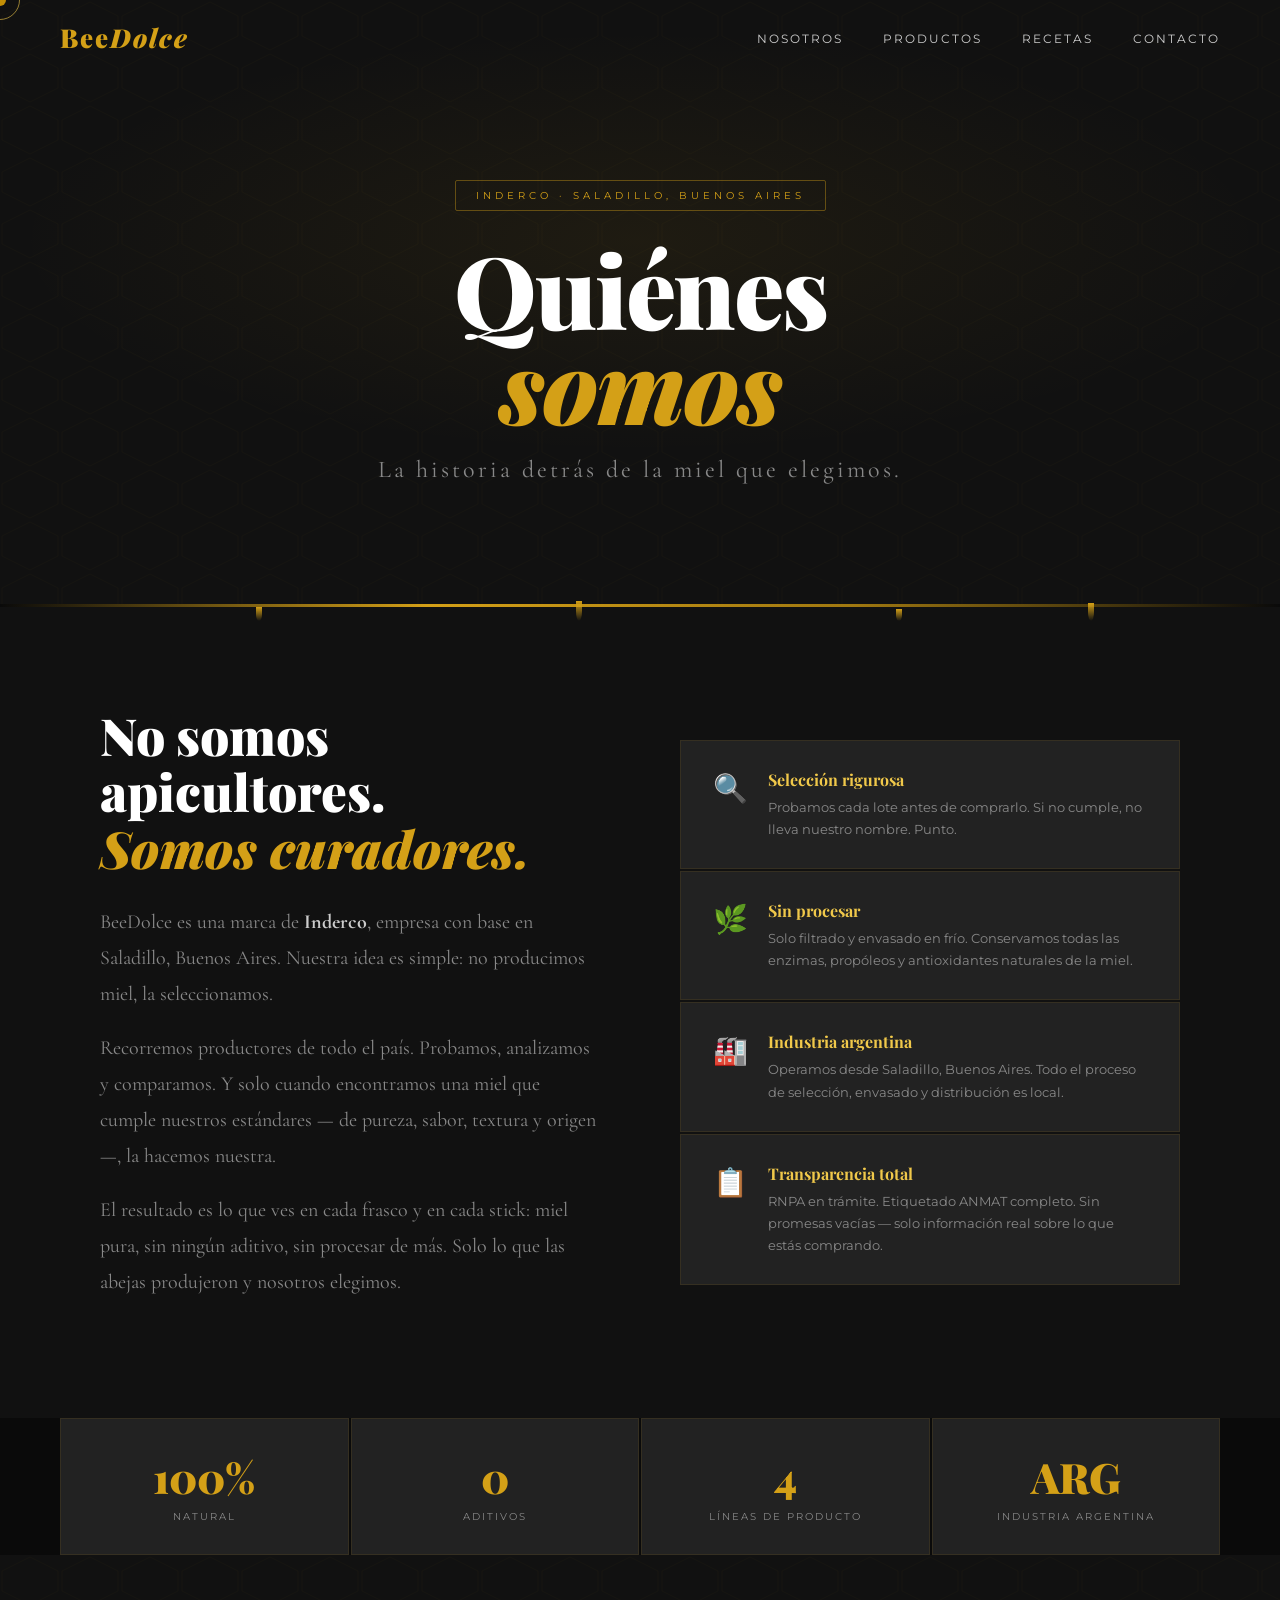
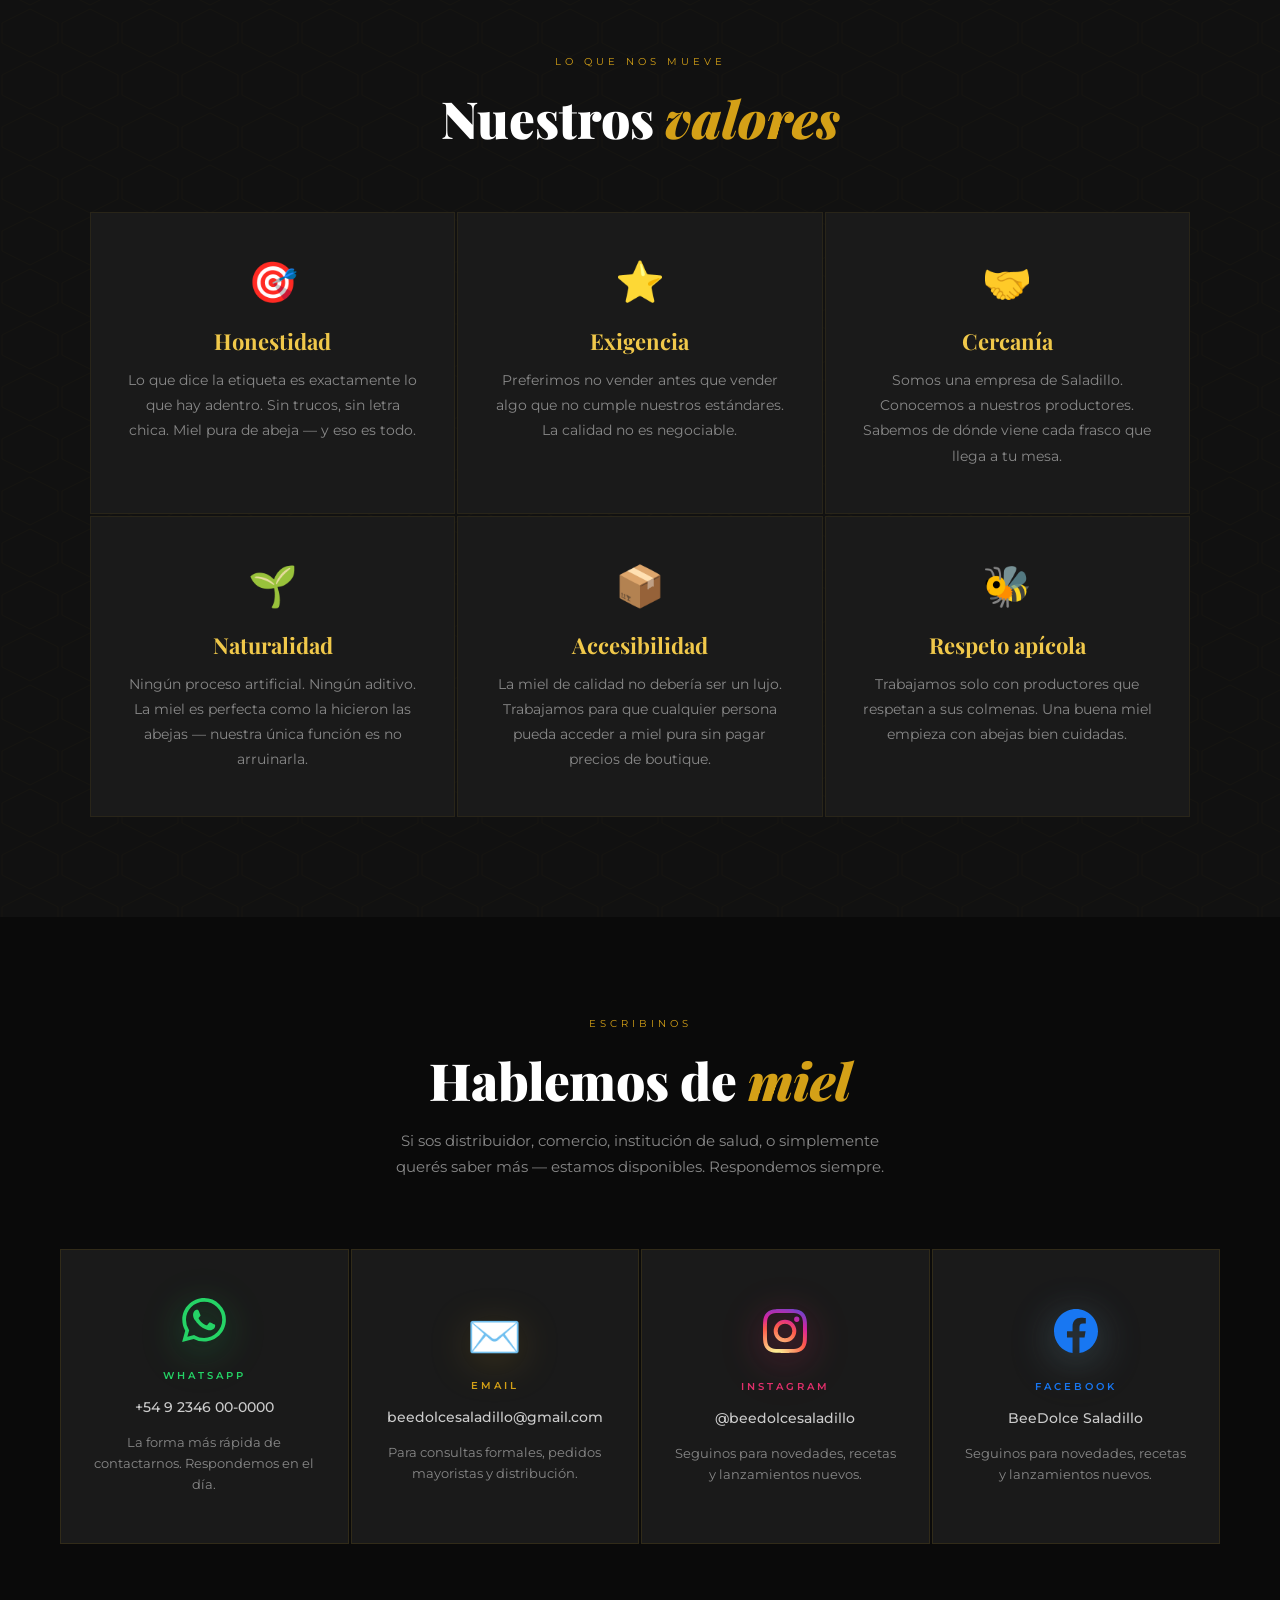
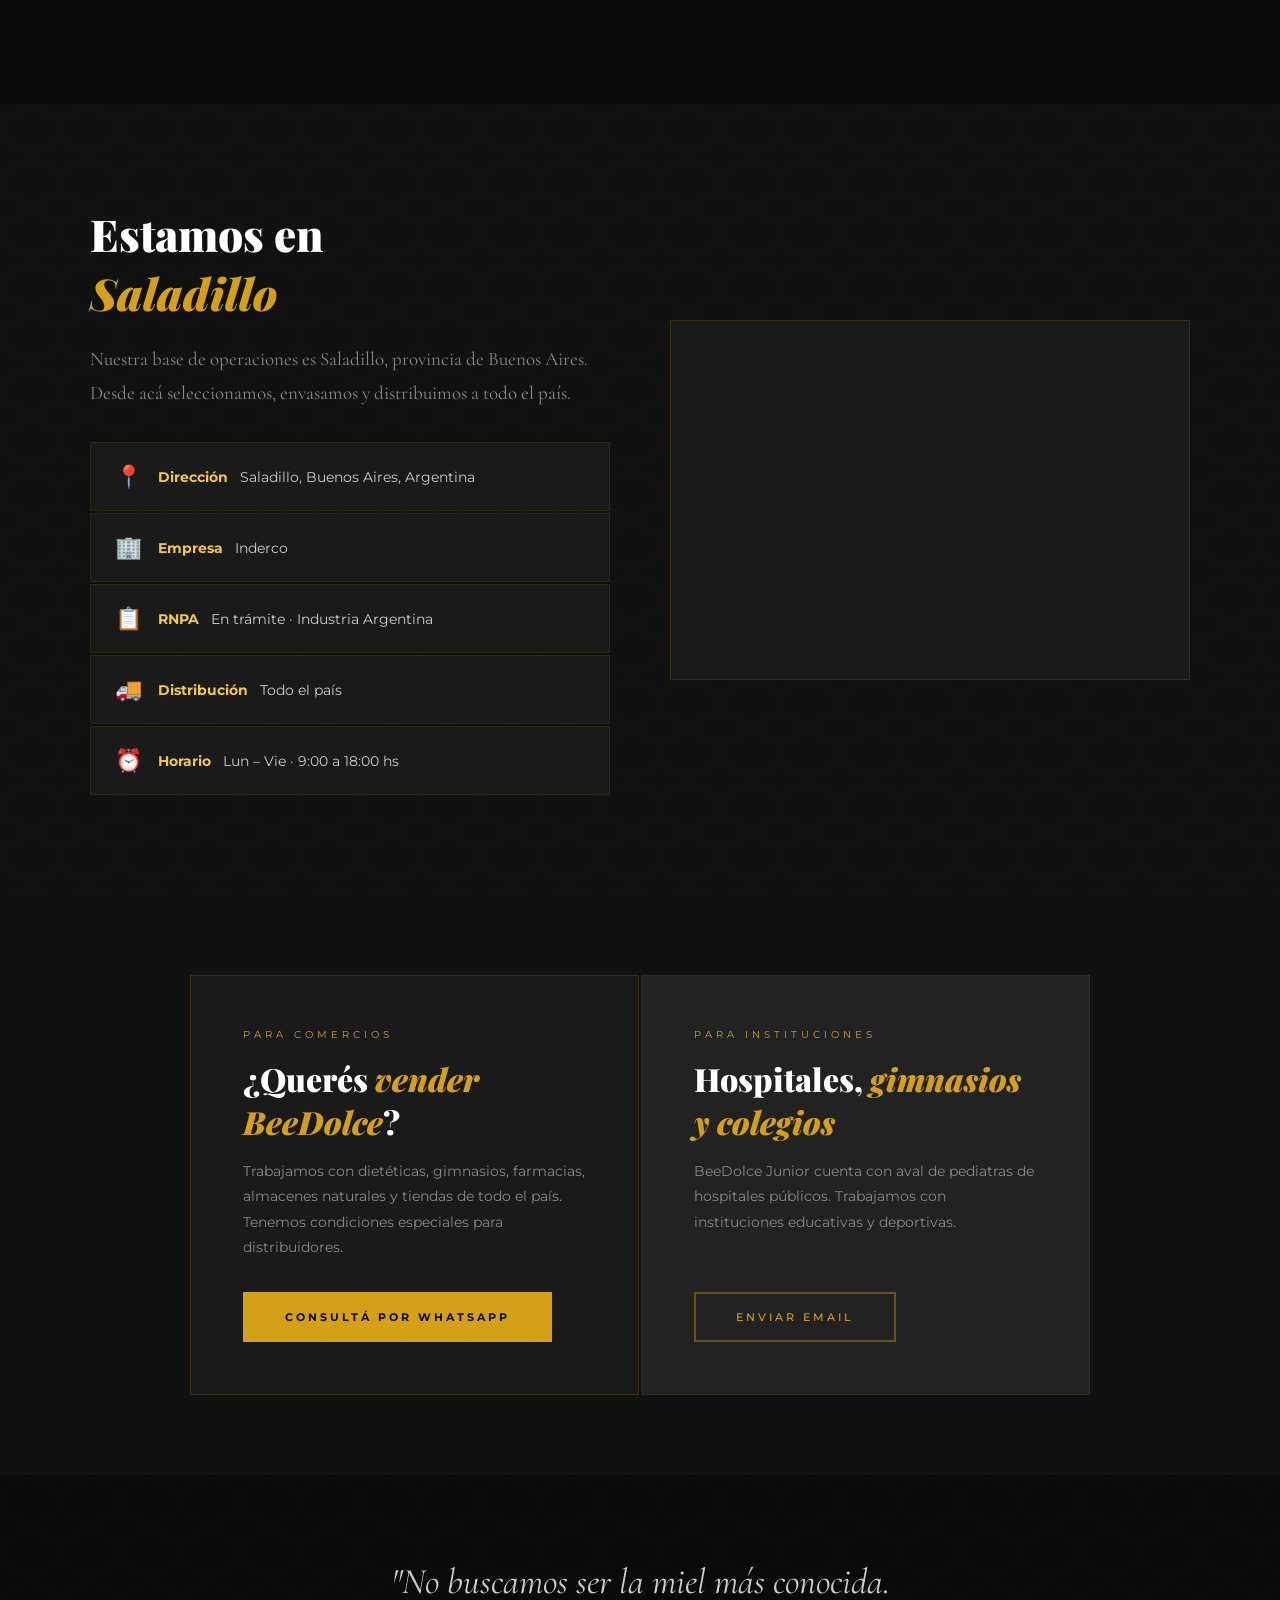
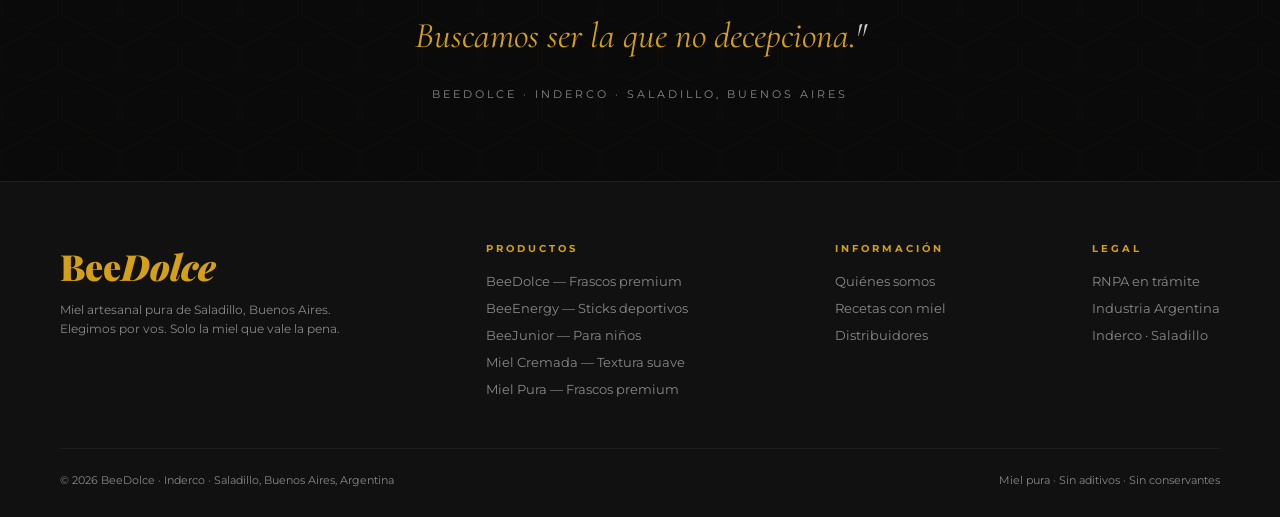
==== contacto.html @ 7d6477bb "v6 agregue la pagina de contacto" ====
<!DOCTYPE html>
<html lang="es">

<head>
    <meta charset="UTF-8">
    <meta name="viewport" content="width=device-width, initial-scale=1.0">
    <title>Quiénes somos — BeeDolce</title>

    <link rel="stylesheet" href="beedolce.css">
    <style>
        @media (max-width: 768px) {

            #cursor,
            #cursorRing {
                display: none !important;
            }
        }

        /* ── HERO ── */
        .contacto-hero {
            position: relative;
            padding: 180px 60px 120px;
            text-align: center;
            overflow: hidden;
        }

        .contacto-hero .hex-bg {
            opacity: .03;
        }

        .contacto-hero-badge {
            display: inline-block;
            font-size: 10px;
            letter-spacing: 4px;
            text-transform: uppercase;
            color: var(--gold);
            border: 1px solid rgba(212, 160, 23, .4);
            padding: 8px 20px;
            border-radius: 2px;
            margin-bottom: 30px;
            animation: fadeUp .8s ease both;
        }

        .contacto-hero h1 {
            font-family: 'Playfair Display', serif;
            font-size: clamp(48px, 8vw, 100px);
            font-weight: 900;
            line-height: .95;
            letter-spacing: -2px;
            animation: fadeUp .8s .15s ease both;
        }

        .contacto-hero h1 em {
            color: var(--gold);
            font-style: italic;
        }

        .contacto-hero p {
            font-family: 'Cormorant Garamond', serif;
            font-size: clamp(18px, 2.2vw, 24px);
            color: var(--gray);
            letter-spacing: 3px;
            margin: 24px auto 0;
            max-width: 600px;
            animation: fadeUp .8s .3s ease both;
        }

        /* ── QUIÉNES SOMOS ── */
        .nosotros-section {
            padding: 100px 60px;
            display: grid;
            grid-template-columns: 1fr 1fr;
            gap: 80px;
            align-items: center;
            max-width: 1200px;
            margin: 0 auto;
        }

        .nosotros-text h2 {
            font-family: 'Playfair Display', serif;
            font-size: clamp(32px, 4vw, 52px);
            font-weight: 900;
            line-height: 1.1;
            margin-bottom: 28px;
        }

        .nosotros-text h2 em {
            color: var(--gold);
            font-style: italic;
        }

        .nosotros-text p {
            font-family: 'Cormorant Garamond', serif;
            font-size: 20px;
            line-height: 1.8;
            color: var(--gray);
            margin-bottom: 18px;
        }

        .nosotros-visual {
            position: relative;
            display: flex;
            flex-direction: column;
            gap: 2px;
        }

        .nosotros-card {
            background: var(--dark2);
            border: 1px solid rgba(212, 160, 23, .1);
            padding: 28px 32px;
            display: flex;
            align-items: flex-start;
            gap: 20px;
            transition: border-color .3s;
        }

        .nosotros-card:hover {
            border-color: rgba(212, 160, 23, .35);
        }

        .nosotros-card-icon {
            font-size: 28px;
            flex-shrink: 0;
            margin-top: 2px;
        }

        .nosotros-card h4 {
            font-family: 'Playfair Display', serif;
            font-size: 16px;
            font-weight: 700;
            color: var(--gold-l);
            margin-bottom: 6px;
        }

        .nosotros-card p {
            font-size: 13px;
            color: var(--gray);
            line-height: 1.7;
        }

        /* ── STATS ── */
        .stats-bar {
            display: grid;
            grid-template-columns: repeat(4, 1fr);
            gap: 2px;
            margin: 0 60px;
        }

        .stats-bar .stat {
            border: 1px solid rgba(212, 160, 23, .1);
        }

        /* ── VALORES ── */
        .valores-section {
            padding: 100px 60px;
            background: var(--near-black);
            position: relative;
            overflow: hidden;
        }

        .valores-section .hex-bg {
            opacity: .03;
        }

        .valores-header {
            text-align: center;
            margin-bottom: 60px;
            position: relative;
            z-index: 2;
        }

        .valores-header h2 {
            font-family: 'Playfair Display', serif;
            font-size: clamp(32px, 4vw, 52px);
            font-weight: 900;
        }

        .valores-header h2 em {
            color: var(--gold);
        }

        .valores-grid {
            display: grid;
            grid-template-columns: repeat(3, 1fr);
            gap: 2px;
            max-width: 1100px;
            margin: 0 auto;
            position: relative;
            z-index: 2;
        }

        .valor-card {
            background: var(--dark);
            border: 1px solid rgba(212, 160, 23, .08);
            padding: 44px 36px;
            text-align: center;
            transition: border-color .3s, transform .3s;
        }

        .valor-card:hover {
            border-color: rgba(212, 160, 23, .3);
            transform: translateY(-4px);
        }

        .valor-icon {
            font-size: 40px;
            margin-bottom: 20px;
            display: block;
        }

        .valor-card h3 {
            font-family: 'Playfair Display', serif;
            font-size: 22px;
            font-weight: 700;
            color: var(--gold-l);
            margin-bottom: 12px;
        }

        .valor-card p {
            font-size: 14px;
            color: var(--gray);
            line-height: 1.8;
        }

        /* ── CONTACTO ── */
        .contacto-section {
            padding: 100px 60px;
        }

        .contacto-header {
            text-align: center;
            margin-bottom: 70px;
        }

        .contacto-header h2 {
            font-family: 'Playfair Display', serif;
            font-size: clamp(32px, 4vw, 52px);
            font-weight: 900;
            margin-bottom: 14px;
        }

        .contacto-header h2 em {
            color: var(--gold);
        }

        .contacto-header p {
            font-size: 15px;
            color: var(--gray);
            max-width: 520px;
            margin: 0 auto;
            line-height: 1.7;
        }

        .contacto-grid {
            display: grid;
            grid-template-columns: repeat(4, 1fr);
            gap: 2px;
            max-width: 1200px;
            margin: 0 auto 60px;
        }

        .contacto-btn {
            display: flex;
            flex-direction: column;
            align-items: center;
            justify-content: center;
            padding: 48px 32px;
            text-decoration: none;
            border: 1px solid rgba(212, 160, 23, .12);
            background: var(--dark);
            transition: all .3s;
            gap: 16px;
            position: relative;
            overflow: hidden;
        }

        .contacto-btn::before {
            content: '';
            position: absolute;
            inset: 0;
            background: radial-gradient(circle at 50% 100%, rgba(212, 160, 23, .08) 0%, transparent 70%);
            opacity: 0;
            transition: opacity .3s;
        }

        .contacto-btn:hover::before {
            opacity: 1;
        }

        .contacto-btn:hover {
            border-color: rgba(212, 160, 23, .4);
            transform: translateY(-4px);
        }

        .contacto-btn-icon {
            font-size: 44px;
            filter: drop-shadow(0 8px 20px rgba(212, 160, 23, .2));
            transition: transform .3s;
        }

        .contacto-btn:hover .contacto-btn-icon {
            transform: scale(1.1);
        }

        .contacto-btn-label {
            font-size: 10px;
            letter-spacing: 3px;
            text-transform: uppercase;
            color: var(--gold);
            font-weight: 600;
        }

        .contacto-btn-desc {
            font-size: 13px;
            color: var(--gray);
            text-align: center;
            line-height: 1.6;
        }

        .contacto-btn-value {
            font-size: 14px;
            color: var(--lgray);
            font-weight: 500;
        }

        /* Colores por tipo */
        .btn-whatsapp:hover {
            border-color: rgba(37, 211, 102, .35);
        }

        .btn-whatsapp:hover::before {
            background: radial-gradient(circle at 50% 100%, rgba(37, 211, 102, .07) 0%, transparent 70%);
            opacity: 1;
        }

        .btn-whatsapp .contacto-btn-label {
            color: #25d366;
        }

        .btn-whatsapp .contacto-btn-icon {
            filter: drop-shadow(0 8px 20px rgba(37, 211, 102, .2));
        }

        .btn-email:hover {
            border-color: rgba(212, 160, 23, .4);
        }

        .btn-instagram:hover {
            border-color: rgba(225, 48, 108, .35);
        }

        .btn-instagram:hover::before {
            background: radial-gradient(circle at 50% 100%, rgba(225, 48, 108, .07) 0%, transparent 70%);
            opacity: 1;
        }

        .btn-instagram .contacto-btn-label {
            color: #e1306c;
        }

        .btn-instagram .contacto-btn-icon {
            filter: drop-shadow(0 8px 20px rgba(225, 48, 108, .2));
        }

        .btn-facebook:hover {
            border-color: rgba(24, 119, 242, .4);
        }

        .btn-facebook:hover::before {
            background: radial-gradient(circle at 50% 100%, rgba(24, 119, 242, .07) 0%, transparent 70%);
            opacity: 1;
        }

        .btn-facebook .contacto-btn-label {
            color: #1877F2;
        }

        /* ── REDES SOCIALES extra ── */
        .redes-grid {
            display: flex;
            justify-content: center;
            gap: 16px;
            flex-wrap: wrap;
            max-width: 700px;
            margin: 0 auto;
        }

        .red-pill {
            display: flex;
            align-items: center;
            gap: 12px;
            padding: 16px 28px;
            background: var(--dark2);
            border: 1px solid rgba(212, 160, 23, .1);
            text-decoration: none;
            font-size: 13px;
            color: var(--lgray);
            transition: all .25s;
            border-radius: 2px;
        }

        .red-pill:hover {
            border-color: rgba(212, 160, 23, .4);
            color: var(--gold);
        }

        .red-pill span:first-child {
            font-size: 20px;
        }

        /* ── UBICACIÓN ── */
        .ubicacion-section {
            padding: 100px 60px;
            background: var(--near-black);
            position: relative;
            overflow: hidden;
        }

        .ubicacion-section .hex-bg {
            opacity: .03;
        }

        .ubicacion-inner {
            max-width: 1100px;
            margin: 0 auto;
            display: grid;
            grid-template-columns: 1fr 1fr;
            gap: 60px;
            align-items: center;
            position: relative;
            z-index: 2;
        }

        .ubicacion-text h2 {
            font-family: 'Playfair Display', serif;
            font-size: clamp(28px, 3.5vw, 44px);
            font-weight: 900;
            margin-bottom: 20px;
        }

        .ubicacion-text h2 em {
            color: var(--gold);
        }

        .ubicacion-text p {
            font-family: 'Cormorant Garamond', serif;
            font-size: 19px;
            color: var(--gray);
            line-height: 1.8;
            margin-bottom: 32px;
        }

        .ubicacion-details {
            display: flex;
            flex-direction: column;
            gap: 2px;
        }

        .ubicacion-item {
            background: var(--dark);
            border: 1px solid rgba(212, 160, 23, .1);
            padding: 20px 24px;
            display: flex;
            align-items: center;
            gap: 16px;
            font-size: 14px;
            color: var(--lgray);
        }

        .ubicacion-item span:first-child {
            font-size: 22px;
        }

        .ubicacion-item strong {
            color: var(--gold-l);
            margin-right: 8px;
        }

        .ubicacion-map {
            background: var(--dark);
            border: 1px solid rgba(212, 160, 23, .15);
            height: 360px;
            display: flex;
            align-items: center;
            justify-content: center;
            flex-direction: column;
            gap: 20px;
            position: relative;
            overflow: hidden;
        }

        .ubicacion-map .hex-bg {
            opacity: .05;
        }

        .map-pin {
            font-size: 64px;
            position: relative;
            z-index: 2;
            animation: float 4s ease-in-out infinite;
        }

        .map-label {
            font-family: 'Playfair Display', serif;
            font-size: 22px;
            font-weight: 700;
            color: var(--gold);
            position: relative;
            z-index: 2;
        }

        .map-sublabel {
            font-size: 12px;
            letter-spacing: 3px;
            text-transform: uppercase;
            color: var(--gray);
            position: relative;
            z-index: 2;
        }

        /* ── CITA ── */
        .contacto-cita {
            padding: 80px 60px;
            text-align: center;
            position: relative;
            overflow: hidden;
        }

        .contacto-cita .hex-bg {
            opacity: .03;
        }

        .contacto-cita p {
            font-family: 'Cormorant Garamond', serif;
            font-size: clamp(22px, 3vw, 36px);
            font-style: italic;
            line-height: 1.5;
            color: var(--lgray);
            position: relative;
            z-index: 2;
        }

        .contacto-cita em {
            color: var(--gold);
        }

        .contacto-cita small {
            display: block;
            margin-top: 24px;
            font-size: 11px;
            letter-spacing: 3px;
            text-transform: uppercase;
            color: var(--gray);
            position: relative;
            z-index: 2;
        }

        /* ── RESPONSIVE ── */
        @media (max-width: 1024px) {
            .nosotros-section {
                grid-template-columns: 1fr;
                gap: 40px;
            }

            .stats-bar {
                grid-template-columns: repeat(2, 1fr);
            }

            .valores-grid {
                grid-template-columns: repeat(2, 1fr);
            }

            .contacto-grid {
                grid-template-columns: 1fr;
                max-width: 400px;
            }

            .ubicacion-inner {
                grid-template-columns: 1fr;
            }

            .ubicacion-map {
                height: 260px;
            }
        }

        @media (max-width: 768px) {
            .contacto-hero {
                padding: 140px 24px 60px;
            }

            .nosotros-section {
                padding: 60px 24px;
            }

            .stats-bar {
                margin: 0 24px;
                grid-template-columns: repeat(2, 1fr);
            }

            .valores-section {
                padding: 60px 24px;
            }

            .valores-grid {
                grid-template-columns: 1fr;
            }

            .contacto-section {
                padding: 60px 24px;
            }

            .ubicacion-section {
                padding: 60px 24px;
            }

            .contacto-cita {
                padding: 60px 24px;
            }
        }
    </style>
</head>

<body>

    <div class="cursor" id="cursor"></div>
    <div class="cursor-ring" id="cursorRing"></div>

    <!-- NAV -->
    <nav id="navbar">
        <a href="index.html" class="nav-logo">Bee<span>Dolce</span></a>
        <ul class="nav-links">
            <li><a href="index.html#nosotros">Nosotros</a></li>
            <li><a href="index.html#productos">Productos</a></li>
            <li><a href="recetas.html">Recetas</a></li>
            <li><a href="contacto.html">Contacto</a></li>
        </ul>
    </nav>

    <!-- HERO -->
    <section class="contacto-hero" style="background:var(--near-black)">
        <div class="hex-bg"></div>
        <div
            style="position:absolute;inset:0;background:radial-gradient(ellipse 70% 50% at 50% 40%, rgba(212,160,23,.07) 0%, transparent 70%);pointer-events:none">
        </div>
        <div style="position:relative;z-index:2">
            <div class="contacto-hero-badge">Inderco · Saladillo, Buenos Aires</div>
            <h1>Quiénes<br><em>somos</em></h1>
            <p>La historia detrás de la miel que elegimos.</p>
        </div>
    </section>

    <div class="drip-bar">
        <div class="drip"></div>
        <div class="drip"></div>
        <div class="drip"></div>
        <div class="drip"></div>
    </div>

    <!-- QUIÉNES SOMOS -->
    <section style="background:var(--near-black)">
        <div class="nosotros-section reveal">
            <div class="nosotros-text">
                <h2>No somos apicultores.<br><em>Somos curadores.</em></h2>
                <p>BeeDolce es una marca de <strong style="color:var(--lgray)">Inderco</strong>, empresa con base en
                    Saladillo, Buenos Aires. Nuestra idea es simple: no producimos miel, la seleccionamos.</p>
                <p>Recorremos productores de todo el país. Probamos, analizamos y comparamos. Y solo cuando encontramos
                    una miel que cumple nuestros estándares — de pureza, sabor, textura y origen —, la hacemos nuestra.
                </p>
                <p>El resultado es lo que ves en cada frasco y en cada stick: miel pura, sin ningún aditivo, sin
                    procesar de más. Solo lo que las abejas produjeron y nosotros elegimos.</p>
            </div>
            <div class="nosotros-visual">
                <div class="nosotros-card">
                    <span class="nosotros-card-icon">🔍</span>
                    <div>
                        <h4>Selección rigurosa</h4>
                        <p>Probamos cada lote antes de comprarlo. Si no cumple, no lleva nuestro nombre. Punto.</p>
                    </div>
                </div>
                <div class="nosotros-card">
                    <span class="nosotros-card-icon">🌿</span>
                    <div>
                        <h4>Sin procesar</h4>
                        <p>Solo filtrado y envasado en frío. Conservamos todas las enzimas, propóleos y antioxidantes
                            naturales de la miel.</p>
                    </div>
                </div>
                <div class="nosotros-card">
                    <span class="nosotros-card-icon">🏭</span>
                    <div>
                        <h4>Industria argentina</h4>
                        <p>Operamos desde Saladillo, Buenos Aires. Todo el proceso de selección, envasado y distribución
                            es local.</p>
                    </div>
                </div>
                <div class="nosotros-card">
                    <span class="nosotros-card-icon">📋</span>
                    <div>
                        <h4>Transparencia total</h4>
                        <p>RNPA en trámite. Etiquetado ANMAT completo. Sin promesas vacías — solo información real sobre
                            lo que estás comprando.</p>
                    </div>
                </div>
            </div>
        </div>
    </section>

    <!-- STATS -->
    <div class="stats-bar reveal">
        <div class="stat">
            <span class="stat-num">100%</span>
            <span class="stat-label">Natural</span>
        </div>
        <div class="stat">
            <span class="stat-num">0</span>
            <span class="stat-label">Aditivos</span>
        </div>
        <div class="stat">
            <span class="stat-num">4</span>
            <span class="stat-label">Líneas de producto</span>
        </div>
        <div class="stat">
            <span class="stat-num">ARG</span>
            <span class="stat-label">Industria argentina</span>
        </div>
    </div>

    <!-- VALORES -->
    <section class="valores-section reveal">
        <div class="hex-bg"></div>
        <div class="valores-header">
            <span class="section-label">Lo que nos mueve</span>
            <h2>Nuestros <em>valores</em></h2>
        </div>
        <div class="valores-grid">
            <div class="valor-card">
                <span class="valor-icon">🎯</span>
                <h3>Honestidad</h3>
                <p>Lo que dice la etiqueta es exactamente lo que hay adentro. Sin trucos, sin letra chica. Miel pura de
                    abeja — y eso es todo.</p>
            </div>
            <div class="valor-card">
                <span class="valor-icon">⭐</span>
                <h3>Exigencia</h3>
                <p>Preferimos no vender antes que vender algo que no cumple nuestros estándares. La calidad no es
                    negociable.</p>
            </div>
            <div class="valor-card">
                <span class="valor-icon">🤝</span>
                <h3>Cercanía</h3>
                <p>Somos una empresa de Saladillo. Conocemos a nuestros productores. Sabemos de dónde viene cada frasco
                    que llega a tu mesa.</p>
            </div>
            <div class="valor-card">
                <span class="valor-icon">🌱</span>
                <h3>Naturalidad</h3>
                <p>Ningún proceso artificial. Ningún aditivo. La miel es perfecta como la hicieron las abejas — nuestra
                    única función es no arruinarla.</p>
            </div>
            <div class="valor-card">
                <span class="valor-icon">📦</span>
                <h3>Accesibilidad</h3>
                <p>La miel de calidad no debería ser un lujo. Trabajamos para que cualquier persona pueda acceder a miel
                    pura sin pagar precios de boutique.</p>
            </div>
            <div class="valor-card">
                <span class="valor-icon">🐝</span>
                <h3>Respeto apícola</h3>
                <p>Trabajamos solo con productores que respetan a sus colmenas. Una buena miel empieza con abejas bien
                    cuidadas.</p>
            </div>
        </div>
    </section>

    <!-- CONTACTO -->
    <section class="contacto-section">
        <div class="contacto-header reveal">
            <span class="section-label">Escribinos</span>
            <h2>Hablemos de <em>miel</em></h2>
            <p>Si sos distribuidor, comercio, institución de salud, o simplemente querés saber más — estamos
                disponibles. Respondemos siempre.</p>
        </div>

        <div class="contacto-grid reveal">

            <a href="https://wa.me/5492346000000" target="_blank" class="contacto-btn btn-whatsapp">
                <span class="contacto-btn-icon">
                    <svg xmlns="http://www.w3.org/2000/svg" width="44" height="44" viewBox="0 0 24 24"
                        style="filter:drop-shadow(0 8px 20px rgba(37,211,102,.35))">
                        <path fill="#25D366"
                            d="M17.472 14.382c-.297-.149-1.758-.867-2.03-.967-.273-.099-.471-.148-.67.15-.197.297-.767.966-.94 1.164-.173.199-.347.223-.644.075-.297-.15-1.255-.463-2.39-1.475-.883-.788-1.48-1.761-1.653-2.059-.173-.297-.018-.458.13-.606.134-.133.298-.347.446-.52.149-.174.198-.298.298-.497.099-.198.05-.371-.025-.52-.075-.149-.669-1.612-.916-2.207-.242-.579-.487-.5-.669-.51-.173-.008-.371-.01-.57-.01-.198 0-.52.074-.792.372-.272.297-1.04 1.016-1.04 2.479 0 1.462 1.065 2.875 1.213 3.074.149.198 2.096 3.2 5.077 4.487.709.306 1.262.489 1.694.625.712.227 1.36.195 1.871.118.571-.085 1.758-.719 2.006-1.413.248-.694.248-1.289.173-1.413-.074-.124-.272-.198-.57-.347m-5.421 7.403h-.004a9.87 9.87 0 01-5.031-1.378l-.361-.214-3.741.982.998-3.648-.235-.374a9.86 9.86 0 01-1.51-5.26c.001-5.45 4.436-9.884 9.888-9.884 2.64 0 5.122 1.03 6.988 2.898a9.825 9.825 0 012.893 6.994c-.003 5.45-4.437 9.884-9.885 9.884m8.413-18.297A11.815 11.815 0 0012.05 0C5.495 0 .16 5.335.157 11.892c0 2.096.547 4.142 1.588 5.945L.057 24l6.305-1.654a11.882 11.882 0 005.683 1.448h.005c6.554 0 11.89-5.335 11.893-11.893a11.821 11.821 0 00-3.48-8.413z" />
                    </svg>
                </span>
                <span class="contacto-btn-label">WhatsApp</span>
                <span class="contacto-btn-value">+54 9 2346 00-0000</span>
                <span class="contacto-btn-desc">La forma más rápida de contactarnos. Respondemos en el día.</span>
            </a>

            <a href="mailto:beedolcesaladillo@gmail.com" class="contacto-btn btn-email">
                <span class="contacto-btn-icon">✉️</span>
                <span class="contacto-btn-label">Email</span>
                <span class="contacto-btn-value">beedolcesaladillo@gmail.com</span>
                <span class="contacto-btn-desc">Para consultas formales, pedidos mayoristas y distribución.</span>
            </a>

            <a href="https://instagram.com/beedolcesaladillo" target="_blank" class="contacto-btn btn-instagram">
                <span class="contacto-btn-icon">
                    <svg xmlns="http://www.w3.org/2000/svg" width="44" height="44" viewBox="0 0 24 24"
                        style="filter:drop-shadow(0 8px 20px rgba(225,48,108,.35))">
                        <defs>
                            <radialGradient id="ig-gradient" cx="30%" cy="107%" r="150%">
                                <stop offset="0%" stop-color="#fdf497" />
                                <stop offset="5%" stop-color="#fdf497" />
                                <stop offset="45%" stop-color="#fd5949" />
                                <stop offset="60%" stop-color="#d6249f" />
                                <stop offset="90%" stop-color="#285AEB" />
                            </radialGradient>
                        </defs>
                        <path fill="url(#ig-gradient)"
                            d="M12 2.163c3.204 0 3.584.012 4.85.07 3.252.148 4.771 1.691 4.919 4.919.058 1.265.069 1.645.069 4.849 0 3.205-.012 3.584-.069 4.849-.149 3.225-1.664 4.771-4.919 4.919-1.266.058-1.644.07-4.85.07-3.204 0-3.584-.012-4.849-.07-3.26-.149-4.771-1.699-4.919-4.92-.058-1.265-.07-1.644-.07-4.849 0-3.204.013-3.583.07-4.849.149-3.227 1.664-4.771 4.919-4.919 1.266-.057 1.645-.069 4.849-.069zM12 0C8.741 0 8.333.014 7.053.072 2.695.272.273 2.69.073 7.052.014 8.333 0 8.741 0 12c0 3.259.014 3.668.072 4.948.2 4.358 2.618 6.78 6.98 6.98C8.333 23.986 8.741 24 12 24c3.259 0 3.668-.014 4.948-.072 4.354-.2 6.782-2.618 6.979-6.98.059-1.28.073-1.689.073-4.948 0-3.259-.014-3.667-.072-4.947-.196-4.354-2.617-6.78-6.979-6.98C15.668.014 15.259 0 12 0zm0 5.838a6.162 6.162 0 100 12.324 6.162 6.162 0 000-12.324zM12 16a4 4 0 110-8 4 4 0 010 8zm6.406-11.845a1.44 1.44 0 100 2.881 1.44 1.44 0 000-2.881z" />
                    </svg>
                </span>
                <span class="contacto-btn-label">Instagram</span>
                <span class="contacto-btn-value">@beedolcesaladillo</span>
                <span class="contacto-btn-desc">Seguinos para novedades, recetas y lanzamientos nuevos.</span>
            </a>

            <a href="https://facebook.com/beedolcesaladillo" target="_blank" class="contacto-btn btn-facebook">
                <span class="contacto-btn-icon">
                    <svg xmlns="http://www.w3.org/2000/svg" width="44" height="44" viewBox="0 0 24 24" fill="#1877F2"
                        style="filter:drop-shadow(0 8px 20px rgba(24,119,242,.35))">
                        <path
                            d="M24 12.073C24 5.405 18.627 0 12 0S0 5.405 0 12.073C0 18.1 4.388 23.094 10.125 24v-8.437H7.078v-3.49h3.047V9.41c0-3.025 1.792-4.697 4.533-4.697 1.312 0 2.686.235 2.686.235v2.97h-1.514c-1.491 0-1.956.93-1.956 1.883v2.268h3.328l-.532 3.49h-2.796V24C19.612 23.094 24 18.1 24 12.073z" />
                    </svg>
                </span>
                <span class="contacto-btn-label">Facebook</span>
                <span class="contacto-btn-value">BeeDolce Saladillo</span>
                <span class="contacto-btn-desc">Seguinos para novedades, recetas y lanzamientos nuevos.</span>
            </a>

        </div>


    </section>

    <!-- UBICACIÓN -->
    <section class="ubicacion-section">
        <div class="hex-bg"></div>
        <div class="ubicacion-inner reveal">
            <div class="ubicacion-text">
                <h2>Estamos en<br><em>Saladillo</em></h2>
                <p>Nuestra base de operaciones es Saladillo, provincia de Buenos Aires. Desde acá seleccionamos,
                    envasamos y distribuimos a todo el país.</p>
                <div class="ubicacion-details">
                    <div class="ubicacion-item">
                        <span>📍</span>
                        <span><strong>Dirección</strong> Saladillo, Buenos Aires, Argentina</span>
                    </div>
                    <div class="ubicacion-item">
                        <span>🏢</span>
                        <span><strong>Empresa</strong> Inderco</span>
                    </div>
                    <div class="ubicacion-item">
                        <span>📋</span>
                        <span><strong>RNPA</strong> En trámite · Industria Argentina</span>
                    </div>
                    <div class="ubicacion-item">
                        <span>🚚</span>
                        <span><strong>Distribución</strong> Todo el país</span>
                    </div>
                    <div class="ubicacion-item">
                        <span>⏰</span>
                        <span><strong>Horario</strong> Lun – Vie · 9:00 a 18:00 hs</span>
                    </div>
                </div>
            </div>
            <div class="ubicacion-map" style="padding:0;overflow:hidden;">
                <iframe
                    src="https://maps.google.com/maps?q=Inderco+Maquinarias+Apicolas,+Ruta+Nacional+205+km+183.5,+Saladillo,+Buenos+Aires,+Argentina&output=embed"
                    width="100%"
                    height="360"
                    style="border:0;display:block;filter:invert(90%) hue-rotate(180deg) saturate(0.8) brightness(0.85);"
                    allowfullscreen=""
                    loading="lazy"
                    referrerpolicy="no-referrer-when-downgrade"
                    title="Ubicación BeeDolce — Inderco Maquinarias Apícolas, Ruta 205 km 183.5, Saladillo">
                </iframe>
            </div>
        </div>
    </section>

    <!-- DISTRIBUIDORES CTA -->
    <section style="background:var(--near-black);padding:80px 60px" class="reveal">
        <div style="max-width:900px;margin:0 auto;display:grid;grid-template-columns:1fr 1fr;gap:2px">
            <div style="background:var(--dark);border:1px solid rgba(212,160,23,.15);padding:52px">
                <span class="section-label">Para comercios</span>
                <h3
                    style="font-family:'Playfair Display',serif;font-size:clamp(24px,2.5vw,36px);font-weight:900;margin-bottom:16px">
                    ¿Querés <em style="color:var(--gold)">vender<br>BeeDolce</em>?</h3>
                <p style="font-size:14px;color:var(--gray);line-height:1.8;margin-bottom:32px">Trabajamos con
                    dietéticas, gimnasios, farmacias, almacenes naturales y tiendas de todo el país. Tenemos condiciones
                    especiales para distribuidores.</p>
                <a href="https://wa.me/5492346000000?text=Hola!%20Quiero%20información%20para%20ser%20distribuidor%20de%20BeeDolce"
                    target="_blank" class="btn-primary" style="width:fit-content;display:inline-block">Consultá por
                    WhatsApp</a>
            </div>
            <div
                style="background:var(--dark2);border:1px solid rgba(212,160,23,.08);padding:52px;display:flex;flex-direction:column;justify-content:space-between">
                <div>
                    <span class="section-label">Para instituciones</span>
                    <h3
                        style="font-family:'Playfair Display',serif;font-size:clamp(24px,2.5vw,36px);font-weight:900;margin-bottom:16px">
                        Hospitales, <em style="color:var(--gold)">gimnasios<br>y colegios</em></h3>
                    <p style="font-size:14px;color:var(--gray);line-height:1.8;margin-bottom:32px">BeeDolce Junior
                        cuenta con aval de pediatras de hospitales públicos. Trabajamos con instituciones educativas y
                        deportivas.</p>
                </div>
                <a href="mailto:instituciones@beedolce.com.ar" class="btn-outline"
                    style="width:fit-content;display:inline-block">Enviar email</a>
            </div>
        </div>
    </section>

    <!-- CITA -->
    <div class="contacto-cita reveal">
        <div class="hex-bg"></div>
        <p>"No buscamos ser la miel más conocida.<br><em>Buscamos ser la que no decepciona.</em>"</p>
        <small>BeeDolce · Inderco · Saladillo, Buenos Aires</small>
    </div>

    <!-- FOOTER -->
    <footer>
        <div class="footer-top">
            <div class="footer-brand">
                <span class="logo">Bee<em>Dolce</em></span>
                <p>Miel artesanal pura de Saladillo, Buenos Aires. Elegimos por vos. Solo la miel que vale la pena.</p>
            </div>
            <div class="footer-links">
                <h4>Productos</h4>
                <ul>
                    <li><a href="index.html#productos">BeeDolce — Frascos premium</a></li>
                    <li><a href="index.html#productos">BeeEnergy — Sticks deportivos</a></li>
                    <li><a href="index.html#productos">BeeJunior — Para niños</a></li>
                    <li><a href="index.html#productos">Miel Cremada — Textura suave</a></li>
                    <li><a href="index.html#productos">Miel Pura — Frascos premium</a></li>
                </ul>
            </div>
            <div class="footer-links">
                <h4>Información</h4>
                <ul>
                    <li><a href="contacto.html">Quiénes somos</a></li>
                    <li><a href="recetas.html">Recetas con miel</a></li>
                    <li><a href="contacto.html#distribuidores">Distribuidores</a></li>
                </ul>
            </div>
            <div class="footer-links">
                <h4>Legal</h4>
                <ul>
                    <li><a href="#">RNPA en trámite</a></li>
                    <li><a href="#">Industria Argentina</a></li>
                    <li><a href="#">Inderco · Saladillo</a></li>
                </ul>
            </div>
        </div>
        <div class="footer-bottom">
            <span>© 2026 BeeDolce · Inderco · Saladillo, Buenos Aires, Argentina</span>
            <span>Miel pura · Sin aditivos · Sin conservantes</span>
        </div>
    </footer>

    <script src="beedolce.js"></script>
</body>

</html>
---- beedolce.css ----
@import url('https://fonts.googleapis.com/css2?family=Playfair+Display:ital,wght@0,400;0,700;0,900;1,400;1,700&family=Cormorant+Garamond:ital,wght@0,300;0,400;0,600;1,300;1,400&family=Montserrat:wght@300;400;500;600;700&display=swap');

:root {
  --gold: #D4A017;
  --gold-l: #F0C84A;
  --gold-ll: #FDE98A;
  --gold-d: #A07810;
  --black: #0A0A0A;
  --near-black: #111111;
  --dark: #1A1A1A;
  --dark2: #222222;
  --dark3: #2A2A2A;
  --gray: #888888;
  --lgray: #CCCCCC;
  --white: #FFFFFF;
  --cream: #FFF8E7;
  --green: #2D5016;
  --green-l: #4A8029;
  --green-ll: #A8D878;
  --yellow: #FFD700;
  --amber: #FF8C00;
}

* { margin:0; padding:0; box-sizing:border-box; }

html { scroll-behavior: smooth; }

body {
  background: var(--black);
  color: var(--white);
  font-family: 'Montserrat', sans-serif;
  overflow-x: hidden;
}

/* ── CURSOR ── */
* { cursor: none !important; }
.cursor {
  position: fixed; width:12px; height:12px;
  background: var(--gold); border-radius:50%;
  pointer-events: none; z-index: 9999;
  transform: translate(-50%,-50%);
  transition: transform .1s, background .2s;
  mix-blend-mode: difference;
}
.cursor-ring {
  position: fixed; width:40px; height:40px;
  border: 1.5px solid var(--gold-l); border-radius:50%;
  pointer-events: none; z-index: 9998;
  transform: translate(-50%,-50%);
  transition: transform .15s ease, opacity .2s;
  opacity: .6;
}

/* ── HEXAGON PATTERN ── */
.hex-bg {
  position: absolute; inset:0; pointer-events:none; overflow:hidden; opacity:.04;
  background-image: url("data:image/svg+xml,%3Csvg xmlns='http://www.w3.org/2000/svg' width='60' height='52'%3E%3Cpolygon points='30,2 58,16 58,36 30,50 2,36 2,16' fill='none' stroke='%23D4A017' stroke-width='1'/%3E%3C/svg%3E");
  background-size: 60px 52px;
}

/* ════════════ NAV ════════════ */
nav {
  position: fixed; top:0; left:0; right:0; z-index:100;
  padding: 20px 60px;
  display: flex; align-items:center; justify-content:space-between;
  transition: background .4s, backdrop-filter .4s;
}
nav.scrolled {
  background: rgba(10,10,10,.95);
  backdrop-filter: blur(20px);
  border-bottom: 1px solid rgba(212,160,23,.15);
}
.nav-logo {
  font-family: 'Playfair Display', serif;
  font-size: 26px; font-weight: 900;
  color: var(--gold); letter-spacing: 2px;
  text-decoration: none;
}
.nav-logo span { font-style: italic; }
.nav-links {
  display: flex; gap:40px; list-style:none;
}
.nav-links a {
  font-size: 12px; letter-spacing: 2px; text-transform: uppercase;
  color: var(--lgray); text-decoration: none;
  transition: color .2s;
  position: relative;
}
.nav-links a::after {
  content:''; position:absolute; bottom:-4px; left:0; right:100%;
  height:1px; background:var(--gold); transition: right .3s;
}
.nav-links a:hover { color:var(--gold); }
.nav-links a:hover::after { right:0; }

/* ════════════ HERO ════════════ */
.hero {
  position: relative; height: 100vh; min-height: 700px;
  display: flex; flex-direction:column;
  align-items:center; justify-content:center;
  overflow: hidden;
}
.hero-bg {
  position:absolute; inset:0;
  background: radial-gradient(ellipse 80% 60% at 50% 40%, rgba(212,160,23,.08) 0%, transparent 70%),
              radial-gradient(ellipse 40% 40% at 20% 80%, rgba(212,160,23,.04) 0%, transparent 60%);
}
.hex-bg { z-index:1; }
.hero-content { position:relative; z-index:2; text-align:center; padding:0 20px; }

.hero-badge {
  display: inline-block;
  font-size: 10px; letter-spacing: 4px; text-transform: uppercase;
  color: var(--gold); border: 1px solid rgba(212,160,23,.4);
  padding: 8px 20px; border-radius: 2px; margin-bottom: 30px;
  animation: fadeUp .8s ease both;
}
.hero-title {
  font-family: 'Playfair Display', serif;
  font-size: clamp(80px, 12vw, 160px);
  font-weight: 900; line-height: .9;
  color: var(--white); letter-spacing: -2px;
  animation: fadeUp .8s .15s ease both;
}
.hero-title .gold { color: var(--gold); font-style:italic; }
.hero-sub {
  font-family: 'Cormorant Garamond', serif;
  font-size: clamp(18px, 2.5vw, 26px);
  color: var(--gray); letter-spacing: 4px;
  margin: 20px 0 50px;
  animation: fadeUp .8s .3s ease both;
}
.hero-cta {
  display: flex; gap:20px; justify-content:center; flex-wrap:wrap;
  animation: fadeUp .8s .45s ease both;
}
.btn-primary {
  padding: 16px 40px; background: var(--gold); color: var(--black);
  font-size: 11px; letter-spacing: 3px; text-transform: uppercase;
  text-decoration: none; font-weight: 700; transition: all .25s;
  border: 2px solid var(--gold);
}
.btn-primary:hover { background: transparent; color: var(--gold); }
.btn-outline {
  padding: 16px 40px; border: 2px solid rgba(212,160,23,.4); color: var(--gold);
  font-size: 11px; letter-spacing: 3px; text-transform: uppercase;
  text-decoration: none; font-weight: 500; transition: all .25s;
}
.btn-outline:hover { border-color: var(--gold); background: rgba(212,160,23,.08); }

.hero-scroll {
  position:absolute; bottom:40px; left:50%; transform:translateX(-50%);
  z-index:2; text-align:center; animation: fadeUp .8s .6s ease both;
}
.scroll-line {
  width:1px; height:60px; background: linear-gradient(to bottom, var(--gold), transparent);
  margin: 0 auto 10px; animation: scrollPulse 2s ease infinite;
}
.hero-scroll span { font-size:9px; letter-spacing:3px; text-transform:uppercase; color:var(--gray); }

/* ════════════ BRAND INTRO ════════════ */
.brand-intro {
  padding: 120px 60px;
  display: grid; grid-template-columns: 1fr 1fr;
  gap: 80px; align-items: center;
  max-width: 1200px; margin: 0 auto;
}
.brand-text h2 {
  font-family: 'Playfair Display', serif;
  font-size: clamp(36px, 4vw, 56px);
  font-weight: 700; line-height: 1.1;
  margin-bottom: 24px; color: var(--white);
}
.brand-text h2 em { color: var(--gold); font-style:italic; }
.brand-text p {
  font-family: 'Cormorant Garamond', serif;
  font-size: 20px; line-height: 1.8;
  color: var(--gray); margin-bottom: 16px;
}
.brand-stats {
  display: grid; grid-template-columns: repeat(3,1fr); gap:2px;
  margin-top: 50px;
}
.stat {
  background: var(--dark2); padding: 30px 20px; text-align:center;
  border: 1px solid rgba(212,160,23,.1);
  transition: border-color .3s;
}
.stat:hover { border-color: rgba(212,160,23,.4); }
.stat-num {
  font-family: 'Playfair Display', serif;
  font-size: 42px; font-weight: 900; color: var(--gold);
  display:block;
}
.stat-label { font-size:10px; letter-spacing:2px; text-transform:uppercase; color:var(--gray); }
.brand-visual {
  position:relative; display:flex; align-items:center; justify-content:center;
}
.honey-drop-big {
  width: 280px; height: 380px;
  background: linear-gradient(135deg, rgba(212,160,23,.15) 0%, rgba(212,160,23,.05) 100%);
  clip-path: polygon(50% 0%, 100% 38%, 82% 100%, 18% 100%, 0% 38%);
  border: 1px solid rgba(212,160,23,.2);
  display:flex; align-items:center; justify-content:center;
  position:relative;
}
.honey-drop-big::before {
  content:'🍯'; font-size:80px; opacity:.7;
  filter: drop-shadow(0 0 30px rgba(212,160,23,.4));
}
.floating-hex {
  position:absolute; width:60px; height:52px;
  background: rgba(212,160,23,.08); border:1px solid rgba(212,160,23,.2);
  clip-path: polygon(50% 0%, 100% 25%, 100% 75%, 50% 100%, 0% 75%, 0% 25%);
  animation: float 4s ease infinite;
}
.floating-hex:nth-child(2) { top:10%; left:5%; animation-delay:.5s; width:40px; height:34px; }
.floating-hex:nth-child(3) { bottom:20%; right:5%; animation-delay:1s; width:30px; height:26px; }
.floating-hex:nth-child(4) { top:40%; right:0%; animation-delay:1.5s; width:50px; height:43px; }

/* ════════════ PRODUCTOS TABS ════════════ */
.products-section { padding: 0 0 120px; }
.products-header { text-align:center; padding: 80px 60px 0; }
.section-label {
  font-size:10px; letter-spacing:4px; text-transform:uppercase;
  color:var(--gold); margin-bottom:16px; display:block;
}
.section-title {
  font-family: 'Playfair Display', serif;
  font-size: clamp(36px, 5vw, 64px); font-weight:900;
  color:var(--white); margin-bottom:16px;
}
.section-title em { color:var(--gold); font-style:italic; }

/* Tab navigation */
.tab-nav {
  display:flex; justify-content:center; gap:0;
  margin: 60px 0 0; border-bottom: 1px solid rgba(212,160,23,.15);
}
.tab-btn {
  padding: 20px 60px; font-size:11px; letter-spacing:3px;
  text-transform:uppercase; font-weight:600;
  background:none; border:none; color:var(--gray);
  cursor:pointer; position:relative; transition: color .3s;
  font-family: 'Montserrat', sans-serif;
}
.tab-btn::after {
  content:''; position:absolute; bottom:-1px; left:0; right:100%;
  height:2px; background:var(--gold); transition: right .35s cubic-bezier(.4,0,.2,1);
}
.tab-btn.active { color:var(--gold); }
.tab-btn.active::after { right:0; }
.tab-btn:hover { color:var(--lgray); }
.tab-btn.tab-jr { color: var(--green-ll); }
.tab-btn.tab-jr::after { background: var(--green-l); }
.tab-btn.tab-jr.active { color:var(--green-ll); }
.tab-btn.tab-cream { color: #e8d5a3; }
.tab-btn.tab-cream::after { background: #c8a96e; }
.tab-btn.tab-cream.active { color: #f0dcb4; }
.tab-btn.tab-pura { color: var(--gold-l); }
.tab-btn.tab-pura::after { background: var(--gold); }
.tab-btn.tab-pura.active { color: var(--gold); }

/* Tab content */
.tab-panel { display:none; animation: fadeIn .5s ease; }
.tab-panel.active { display:block; }

/* ─── BEEENERGY PANEL ─── */
.be-panel {
  background: linear-gradient(to bottom, var(--dark), var(--black));
}
.be-hero {
  position:relative; overflow:hidden;
  padding: 80px 60px;
  display:grid; grid-template-columns: 1fr 1fr;
  gap:60px; align-items:center;
  max-width:1200px; margin:0 auto;
}
.be-badge {
  display:inline-flex; align-items:center; gap:8px;
  font-size:9px; letter-spacing:4px; text-transform:uppercase;
  color:var(--gold); border:1px solid rgba(212,160,23,.3);
  padding:6px 16px; margin-bottom:20px;
}
.be-badge::before { content:'⚡'; font-size:12px; }
.product-title {
  font-family:'Playfair Display',serif;
  font-size:clamp(48px,6vw,80px); font-weight:900; line-height:.95;
  margin-bottom:16px;
}
.product-sub {
  font-family:'Cormorant Garamond',serif;
  font-size:22px; color:var(--gray); line-height:1.6; margin-bottom:32px;
}
.tags { display:flex; gap:10px; flex-wrap:wrap; margin-bottom:36px; }
.tag {
  font-size:9px; letter-spacing:2px; text-transform:uppercase;
  padding:6px 14px; border:1px solid rgba(212,160,23,.3); color:var(--gold);
}
.product-visual {
  display:flex; align-items:center; justify-content:center;
  position:relative; padding:40px 0;
}
.stick-3d {
  position:relative; width:120px;
  filter: drop-shadow(0 20px 60px rgba(212,160,23,.3));
  animation: floatStick 3s ease infinite;
}
.stick-body {
  width:120px; border-radius:8px; overflow:hidden;
  background: linear-gradient(135deg, #2a1a00, #1a1000);
  border:1px solid rgba(212,160,23,.4);
  box-shadow: inset 0 0 30px rgba(212,160,23,.05), 0 0 60px rgba(212,160,23,.15);
}
.stick-top-seal {
  height:20px; background:rgba(212,160,23,.15);
  border-bottom:1px solid rgba(212,160,23,.3);
  display:flex; align-items:center; justify-content:center;
}
.stick-seal-line {
  width:80%; height:2px;
  background:linear-gradient(90deg,transparent,rgba(212,160,23,.6),transparent);
}
.stick-label {
  padding:20px 14px;
  display:flex; flex-direction:column; align-items:center; gap:6px;
}
.stick-brand {
  font-family:'Playfair Display',serif;
  font-size:22px; font-weight:900; font-style:italic;
  color:var(--gold); letter-spacing:1px;
  text-shadow:0 0 20px rgba(212,160,23,.4);
}
.stick-sub-label { font-size:7px; letter-spacing:3px; text-transform:uppercase; color:rgba(212,160,23,.5); }
.stick-hex-row { display:flex; gap:4px; opacity:.4; }
.stick-hex { width:12px; height:10px; background:var(--gold);
  clip-path:polygon(50% 0%,100% 25%,100% 75%,50% 100%,0% 75%,0% 25%); }
.stick-weight { font-size:20px; font-weight:700; color:rgba(255,255,255,.6); }
.stick-bot-seal {
  height:20px; background:rgba(212,160,23,.15);
  border-top:1px solid rgba(212,160,23,.3);
  display:flex; align-items:center; justify-content:center;
}

/* Features grid */
.features-grid {
  display:grid; grid-template-columns:repeat(3,1fr); gap:2px;
  max-width:1200px; margin:0 auto; padding:0 60px 80px;
}
.feature-card {
  background:var(--dark2); padding:40px 30px;
  border:1px solid rgba(212,160,23,.08);
  transition: border-color .3s, transform .3s;
  position:relative; overflow:hidden;
}
.feature-card:hover { border-color:rgba(212,160,23,.25); transform: translateY(-4px); }
.feature-icon { font-size:36px; margin-bottom:16px; display:block; }
.feature-title {
  font-family:'Playfair Display',serif;
  font-size:20px; font-weight:700; color:var(--white); margin-bottom:10px;
}
.feature-text { font-size:13px; line-height:1.7; color:var(--gray); }
.feature-card::after {
  content:''; position:absolute; bottom:0; left:0; right:100%;
  height:2px; background:var(--gold); transition: right .4s;
}
.feature-card:hover::after { right:0; }

/* ─── NUTRITION SECTION ─── */
.nutrition-section {
  max-width:1200px; margin:0 auto; padding:0 60px 80px;
  display:grid; grid-template-columns:1fr 1fr; gap:60px; align-items:start;
}
.nut-header { margin-bottom:24px; }
.nut-header h3 {
  font-family:'Playfair Display',serif;
  font-size:36px; font-weight:900; color:var(--white); margin-bottom:8px;
}
.nut-header p { font-size:13px; color:var(--gray); }
.nut-portion {
  background:var(--dark2); padding:16px 20px;
  border:1px solid rgba(212,160,23,.15); margin-bottom:16px;
  font-size:12px; color:var(--lgray);
  display:flex; justify-content:space-between;
}
.nut-portion strong { color:var(--gold); }

.nut-table { width:100%; border-collapse:collapse; }
.nut-table thead tr { background:var(--dark); }
.nut-table thead th {
  padding:14px 16px; font-size:10px; letter-spacing:2px;
  text-transform:uppercase; color:var(--gold); text-align:left;
  border-bottom:2px solid rgba(212,160,23,.3);
}
.nut-table thead th:not(:first-child) { text-align:right; }
.nut-table tbody tr {
  border-bottom:1px solid rgba(255,255,255,.04);
  transition: background .2s;
}
.nut-table tbody tr:hover { background:rgba(212,160,23,.04); }
.nut-table tbody td {
  padding:12px 16px; font-size:13px; color:var(--lgray);
}
.nut-table tbody td:not(:first-child) { text-align:right; color:var(--white); }
.nut-table tbody tr.main-row td { font-weight:600; color:var(--white); }
.nut-table tbody tr.main-row td:nth-child(2) { color:var(--gold); }
.nut-table tbody tr.sub-row td:first-child { padding-left:32px; color:var(--gray); font-size:12px; }
.nut-table tfoot tr { background:rgba(212,160,23,.05); border-top:2px solid rgba(212,160,23,.2); }
.nut-table tfoot td { padding:10px 16px; font-size:11px; color:var(--gray); }

.anmat-badge {
  display:flex; align-items:center; gap:16px;
  background:rgba(200,30,30,.08); border:1px solid rgba(200,30,30,.25);
  padding:20px 24px; margin-top:20px;
}
.oct-badge {
  width:60px; height:60px; background:#CC1E1E;
  clip-path:polygon(30% 0%,70% 0%,100% 30%,100% 70%,70% 100%,30% 100%,0% 70%,0% 30%);
  display:flex; flex-direction:column; align-items:center; justify-content:center;
  flex-shrink:0;
}
.oct-badge span { font-size:6px; font-weight:900; color:#fff; line-height:1.2; text-align:center; }
.anmat-text { font-size:11px; color:rgba(255,150,150,.8); line-height:1.6; }

/* Info cards */
.info-cards { display:flex; flex-direction:column; gap:16px; }
.info-card {
  background:var(--dark2); border:1px solid rgba(212,160,23,.1); padding:24px;
  transition: border-color .3s;
}
.info-card:hover { border-color:rgba(212,160,23,.3); }
.info-card h4 {
  font-size:10px; letter-spacing:3px; text-transform:uppercase;
  color:var(--gold); margin-bottom:10px;
}
.info-card p { font-size:13px; line-height:1.7; color:var(--lgray); }
.info-card ul { list-style:none; }
.info-card ul li { font-size:13px; color:var(--lgray); padding:4px 0;
  padding-left:16px; position:relative; }
.info-card ul li::before { content:'→'; position:absolute; left:0; color:var(--gold); font-size:10px; }

/* ════════════ BEEDOLCE JUNIOR ════════════ */
.jr-panel {
  background: linear-gradient(to bottom, #0D1A0A, var(--black));
}
.jr-hero {
  padding:80px 60px;
  display:grid; grid-template-columns:1fr 1fr;
  gap:60px; align-items:center;
  max-width:1200px; margin:0 auto;
  position:relative; overflow:hidden;
}
.jr-badge {
  display:inline-flex; align-items:center; gap:8px;
  font-size:9px; letter-spacing:4px; text-transform:uppercase;
  color:var(--green-ll); border:1px solid rgba(100,200,60,.3);
  padding:6px 16px; margin-bottom:20px;
}
.jr-badge::before { content:'🐝'; font-size:12px; }

.jr-product-title { color:var(--white); }
.jr-product-title .green { color:var(--green-ll); font-style:italic; }
.jr-product-sub { color:rgba(168,216,120,.6); }

.jr-stick-body {
  width:120px; border-radius:8px; overflow:hidden;
  background: linear-gradient(135deg, #0D2205, #1A3A0A);
  border:1px solid rgba(100,200,60,.4);
  box-shadow: 0 0 60px rgba(74,128,41,.2);
}
.jr-stick-label { padding:20px 14px; display:flex; flex-direction:column; align-items:center; gap:6px; }
.jr-stick-brand {
  font-family:'Playfair Display',serif;
  font-size:16px; font-weight:900; font-style:italic;
  color:var(--green-ll); letter-spacing:1px;
  text-align:center; line-height:1.2;
  text-shadow:0 0 20px rgba(100,200,60,.4);
}
.jr-tag {
  font-size:9px; letter-spacing:2px; text-transform:uppercase;
  padding:6px 14px; border:1px solid rgba(100,200,60,.3); color:var(--green-ll);
}

/* Beeli mascot */
.beeli-mascot {
  position:relative; display:flex; flex-direction:column;
  align-items:center; justify-content:center; gap:20px;
}
.beeli-body {
  width:120px; height:150px;
  background: linear-gradient(135deg, #FFD700, #FF8C00);
  border-radius:50% 50% 45% 45%;
  display:flex; align-items:center; justify-content:center;
  position:relative; font-size:60px;
  box-shadow:0 10px 40px rgba(255,200,0,.3);
  animation: beeliFloat 3s ease infinite;
}
.beeli-stripes {
  position:absolute; inset:0; border-radius:inherit; overflow:hidden;
  background: repeating-linear-gradient(
    0deg, transparent, transparent 22px,
    rgba(30,10,0,.35) 22px, rgba(30,10,0,.35) 30px
  );
}
.beeli-wings {
  position:absolute; top:-30px; left:50%; transform:translateX(-50%);
  display:flex; gap:8px;
}
.wing {
  width:55px; height:40px;
  background:rgba(255,255,255,.25);
  border-radius:50% 50% 0 50%;
  border:1px solid rgba(255,255,255,.4);
  backdrop-filter:blur(4px);
}
.wing:last-child { transform:scaleX(-1); }

.beeli-helmet {
  position:absolute; top:-18px; left:50%; transform:translateX(-50%);
  width:80px; height:45px;
  background:linear-gradient(135deg, #FF6B35, #FF8C00);
  border-radius:50% 50% 0 0;
  display:flex; align-items:flex-start; justify-content:center;
  padding-top:5px; font-size:10px;
  box-shadow:0 -4px 16px rgba(255,100,0,.3);
}

/* Junior features */
.jr-features { display:flex; flex-direction:column; gap:12px; margin-top:8px; }
.jr-feature {
  display:flex; align-items:flex-start; gap:14px;
  background:rgba(74,128,41,.06); border:1px solid rgba(74,128,41,.15);
  padding:16px 20px; transition: border-color .3s;
}
.jr-feature:hover { border-color:rgba(74,128,41,.4); }
.jr-feature-icon { font-size:24px; flex-shrink:0; }
.jr-feature-text h4 { font-size:13px; font-weight:600; color:var(--green-ll); margin-bottom:4px; }
.jr-feature-text p { font-size:12px; color:var(--gray); line-height:1.5; }

.jr-nutrition { max-width:1200px; margin:0 auto; padding:0 60px 80px; }

.jr-nut-note {
  background:rgba(74,128,41,.08); border:1px solid rgba(74,128,41,.2);
  padding:20px 24px; margin-bottom:24px; font-size:12px; color:var(--green-ll); line-height:1.6;
  display:flex; gap:12px; align-items:flex-start;
}
.jr-nut-note::before { content:'🌿'; font-size:20px; flex-shrink:0; }

/* ── GRID LAYOUT JR ── */
.jr-nut-grid { display:grid; grid-template-columns:1fr 1fr; gap:40px; }
.jr-info-cards { display:flex; flex-direction:column; gap:16px; }
.jr-info-card {
  background:rgba(74,128,41,.06); border:1px solid rgba(74,128,41,.15);
  padding:24px; transition: border-color .3s;
}
.jr-info-card:hover { border-color:rgba(74,128,41,.4); }
.jr-info-card h4 {
  font-size:10px; letter-spacing:3px; text-transform:uppercase;
  color:var(--green-ll); margin-bottom:10px;
}
.jr-info-card p, .jr-info-card li {
  font-size:13px; line-height:1.7; color:var(--lgray);
}
.jr-info-card ul { list-style:none; }
.jr-info-card ul li { padding:4px 0; padding-left:16px; position:relative; }
.jr-info-card ul li::before { content:'✓'; position:absolute; left:0; color:var(--green-ll); font-size:11px; }

.jr-nut-table tbody tr.main-row td:nth-child(2) { color:var(--green-ll); }
.jr-nut-table thead th { color:var(--green-ll); border-bottom-color:rgba(100,200,60,.3); }

/* ════════════ TESTIMONIAL / PHILOSOPHY ════════════ */
.philosophy {
  padding:120px 60px; text-align:center;
  position:relative; overflow:hidden;
}
.philosophy-quote {
  font-family:'Cormorant Garamond',serif;
  font-size:clamp(28px,3.5vw,48px); font-style:italic;
  color:var(--white); line-height:1.4; max-width:900px; margin:0 auto 40px;
}
.philosophy-quote .gold { color:var(--gold); }
.philosophy-author { font-size:11px; letter-spacing:3px; text-transform:uppercase; color:var(--gray); }

/* ════════════ CONTACT ════════════ */
.contact-section {
  padding:80px 60px; background:var(--dark);
  display:grid; grid-template-columns:1fr 1fr; gap:80px;
  max-width:1200px; margin:0 auto;
}
.contact-info h2 {
  font-family:'Playfair Display',serif;
  font-size:48px; font-weight:900; color:var(--white); margin-bottom:20px;
}
.contact-info h2 em { color:var(--gold); font-style:italic; }
.contact-info p { font-size:14px; color:var(--gray); line-height:1.7; margin-bottom:30px; }
.contact-detail { display:flex; flex-direction:column; gap:14px; }
.contact-item { display:flex; gap:16px; align-items:center; }
.contact-item-icon { width:42px; height:42px; background:rgba(212,160,23,.08);
  border:1px solid rgba(212,160,23,.2); display:flex; align-items:center;
  justify-content:center; font-size:16px; flex-shrink:0; }
.contact-item-text { font-size:13px; color:var(--lgray); }
.contact-item-text strong { color:var(--gold); display:block; font-size:10px; letter-spacing:2px; text-transform:uppercase; margin-bottom:2px; }

/* ════════════ FOOTER ════════════ */
footer {
  background:var(--near-black); padding:60px 60px 30px;
  border-top:1px solid rgba(212,160,23,.1);
}
.footer-top {
  display:flex; justify-content:space-between; align-items:flex-start;
  margin-bottom:50px; flex-wrap:wrap; gap:40px;
}
.footer-brand .logo {
  font-family:'Playfair Display',serif;
  font-size:36px; font-weight:900; color:var(--gold); display:block; margin-bottom:10px;
}
.footer-brand .logo em { font-style:italic; }
.footer-brand p { font-size:12px; color:var(--gray); max-width:280px; line-height:1.6; }
.footer-links h4 { font-size:10px; letter-spacing:3px; text-transform:uppercase; color:var(--gold); margin-bottom:16px; }
.footer-links ul { list-style:none; display:flex; flex-direction:column; gap:8px; }
.footer-links ul li a { font-size:13px; color:var(--gray); text-decoration:none; transition: color .2s; }
.footer-links ul li a:hover { color:var(--gold); }
.footer-bottom {
  border-top:1px solid rgba(255,255,255,.06); padding-top:24px;
  display:flex; justify-content:space-between; align-items:center;
  font-size:11px; color:var(--gray); flex-wrap:wrap; gap:12px;
}

/* ════════════ ANIMATIONS ════════════ */
@keyframes fadeUp {
  from { opacity:0; transform:translateY(30px); }
  to   { opacity:1; transform:translateY(0); }
}
@keyframes fadeIn {
  from { opacity:0; }
  to   { opacity:1; }
}
@keyframes float {
  0%,100% { transform:translateY(0) rotate(0deg); }
  50%      { transform:translateY(-15px) rotate(5deg); }
}
@keyframes floatStick {
  0%,100% { transform:translateY(0) rotate(-2deg); }
  50%      { transform:translateY(-12px) rotate(2deg); }
}
@keyframes beeliFloat {
  0%,100% { transform:translateY(0) rotate(-3deg); }
  50%      { transform:translateY(-10px) rotate(3deg); }
}
@keyframes scrollPulse {
  0%    { opacity:1; transform:scaleY(1); transform-origin:top; }
  50%   { opacity:.4; }
  100%  { opacity:1; transform:scaleY(1); }
}

/* ── Scroll reveal ── */
.reveal {
  opacity:0; transform:translateY(40px);
  transition: opacity .7s ease, transform .7s ease;
}
.reveal.visible { opacity:1; transform:translateY(0); }

/* ════════════ RESPONSIVE ════════════ */
@media (max-width:900px) {
  nav { padding:16px 24px; }
  .nav-links { display:none; }
  .brand-intro, .be-hero, .jr-hero, .nutrition-section,
  .jr-nut-grid, .contact-section { grid-template-columns:1fr; }
  .features-grid { grid-template-columns:1fr 1fr; }
  .brand-intro, .be-hero, .jr-hero, .nutrition-section,
  .jr-nutrition, .philosophy, .contact-section { padding-left:24px; padding-right:24px; }
  .features-grid { padding:0 24px 60px; }
  .footer-top, footer { padding-left:24px; padding-right:24px; }
  .tab-btn { padding:16px 24px; font-size:10px; }
}

/* ── Honey drip decorative ── */
.drip-bar {
  height:3px; background:linear-gradient(90deg, transparent, var(--gold), var(--gold-d), transparent);
  position:relative; overflow:visible;
}
.drip {
  position:absolute; bottom:-14px; width:6px;
  background:linear-gradient(to bottom, var(--gold), transparent);
  border-radius:0 0 50% 50%;
}
.drip:nth-child(1) { left:20%; height:14px; }
.drip:nth-child(2) { left:45%; height:20px; animation-delay:.3s; }
.drip:nth-child(3) { left:70%; height:12px; }
.drip:nth-child(4) { left:85%; height:18px; }

/* Green drip for Jr */
.drip-bar.green-drip {
  background:linear-gradient(90deg,transparent,var(--green-l),var(--green),transparent);
}
.drip-bar.green-drip .drip { background:linear-gradient(to bottom,var(--green-l),transparent); }
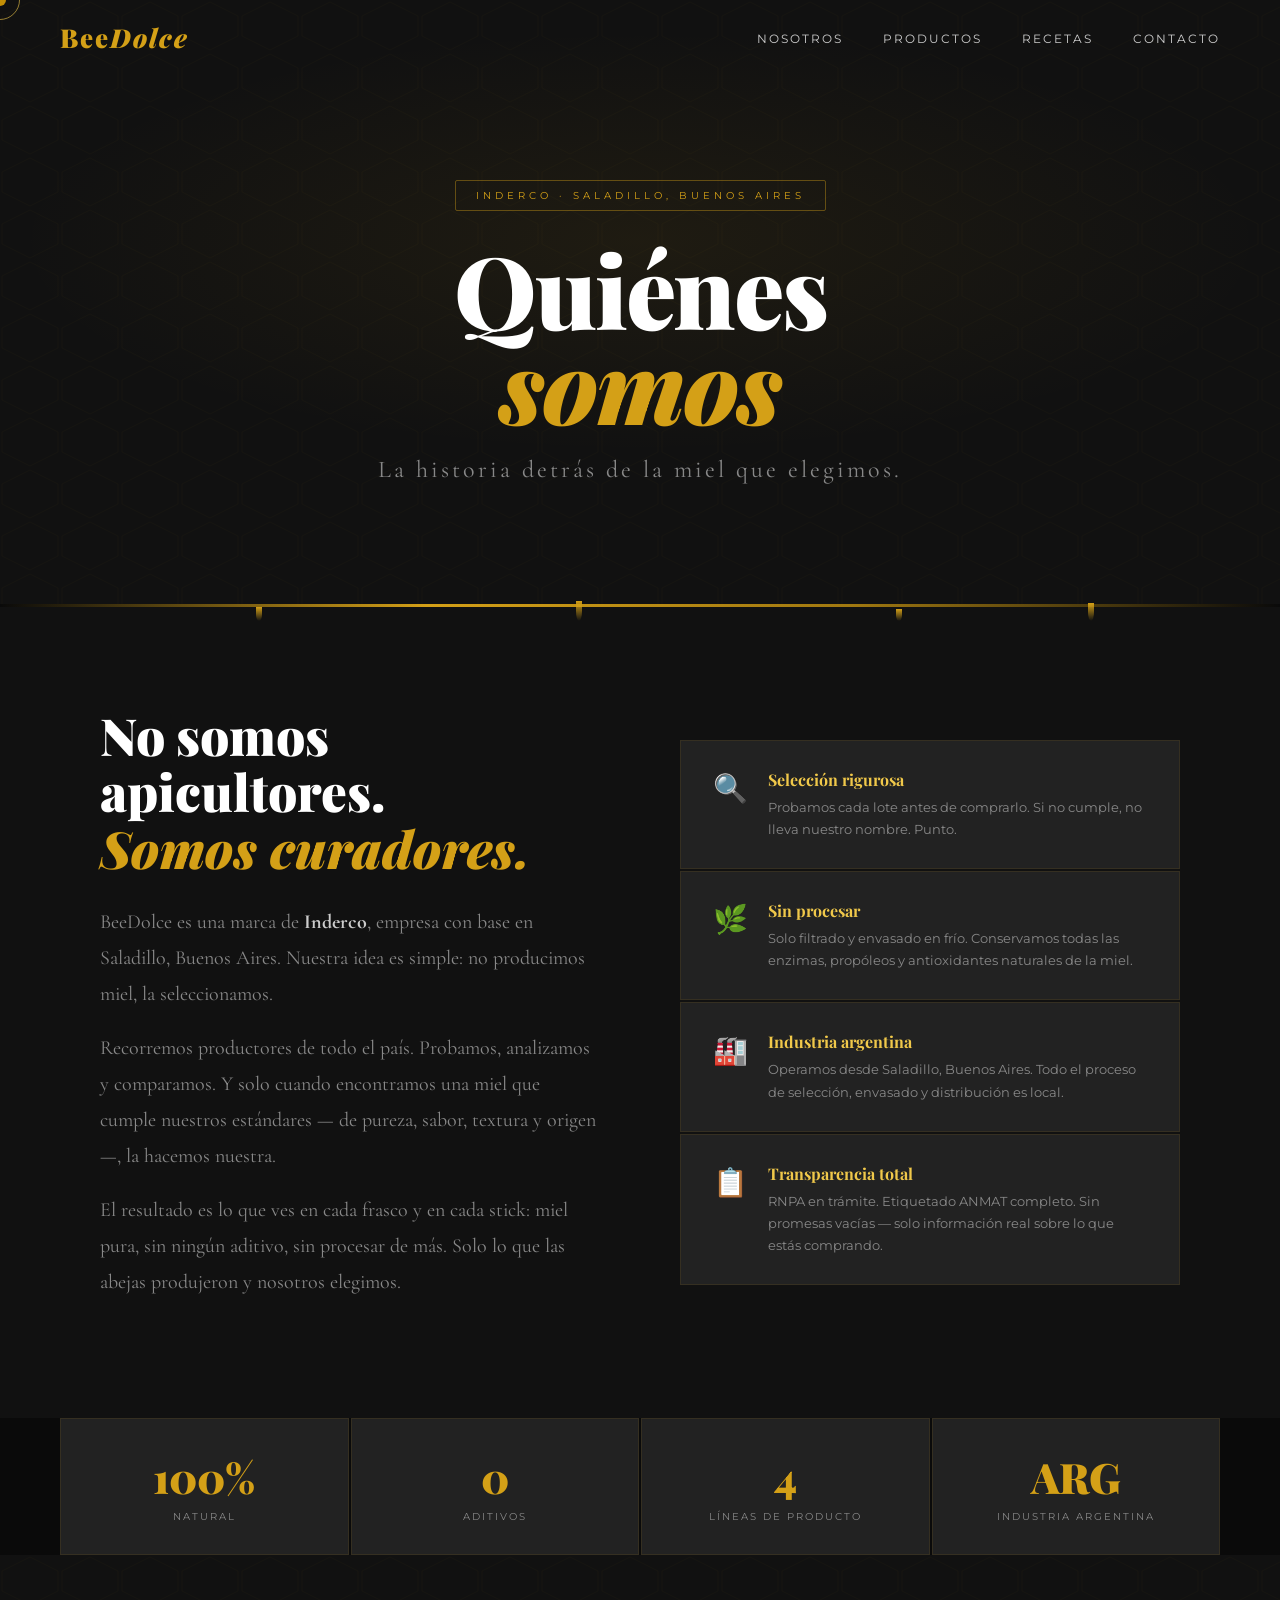
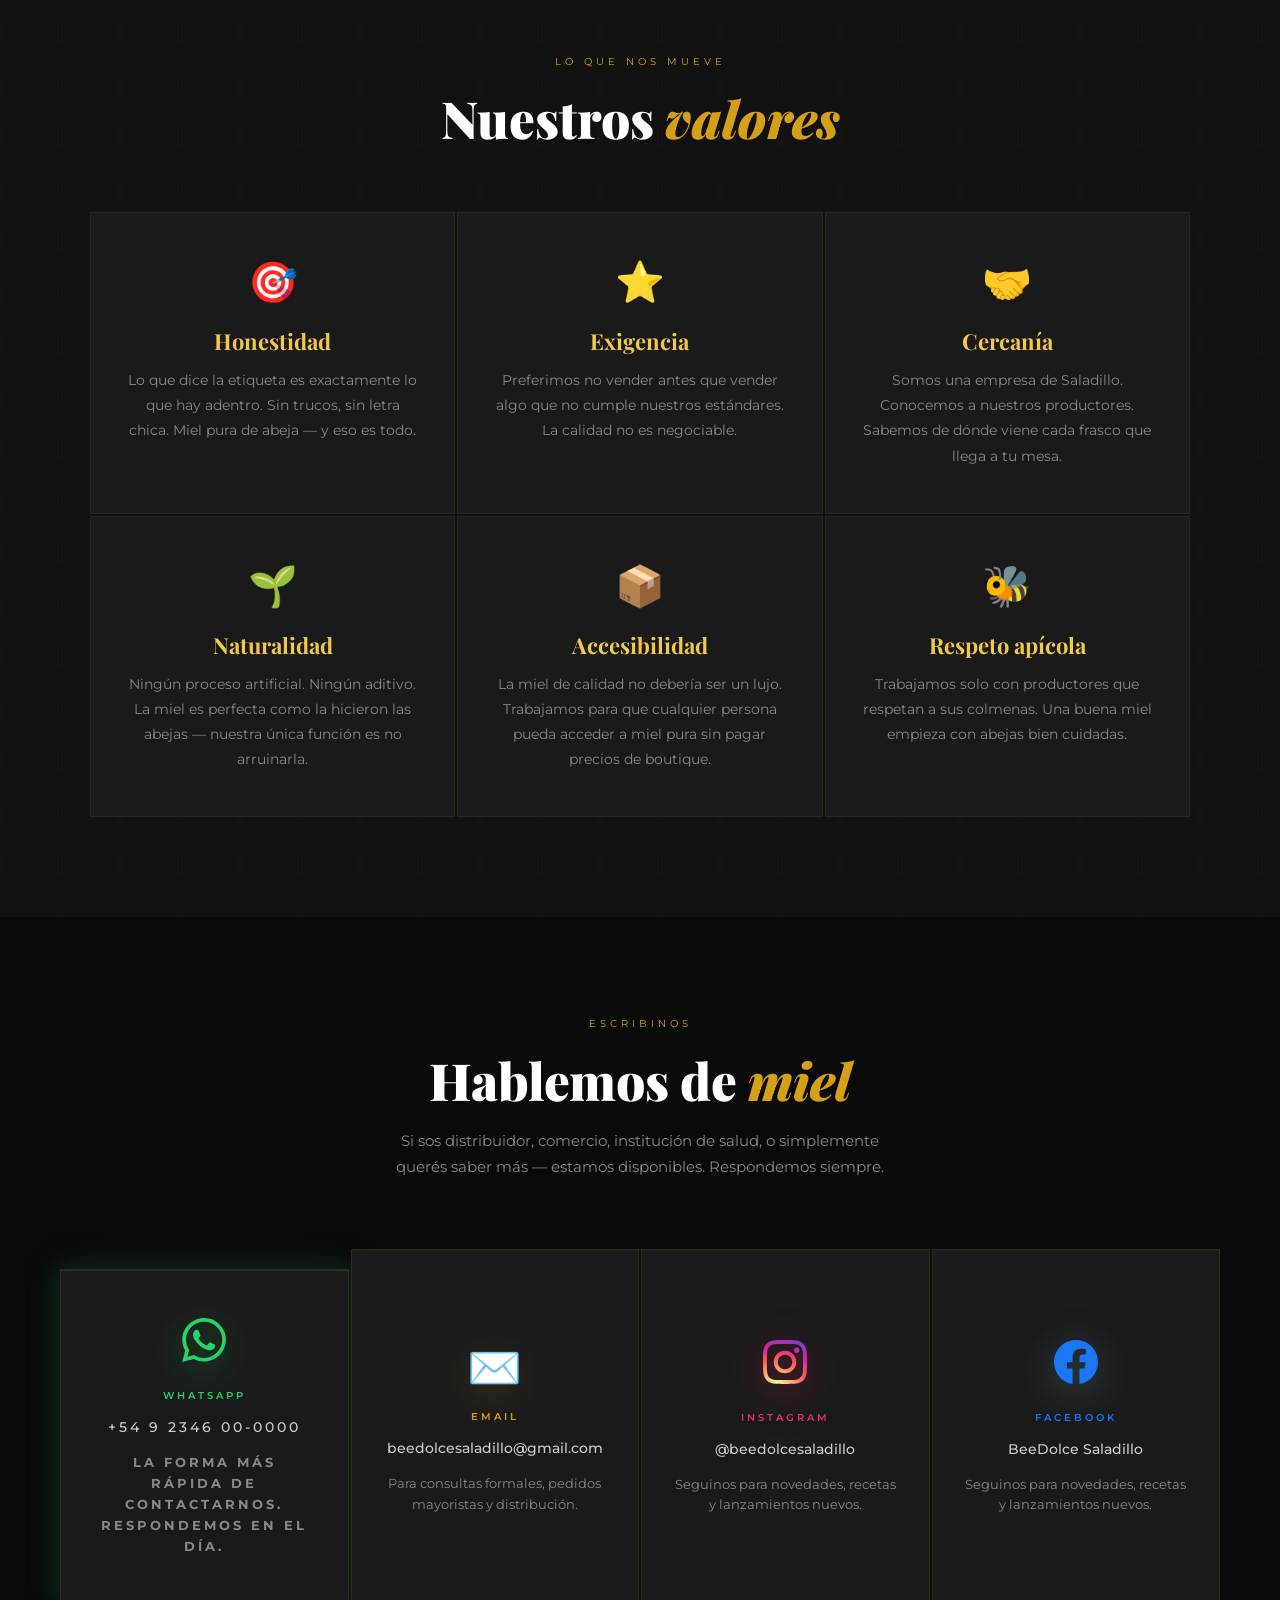
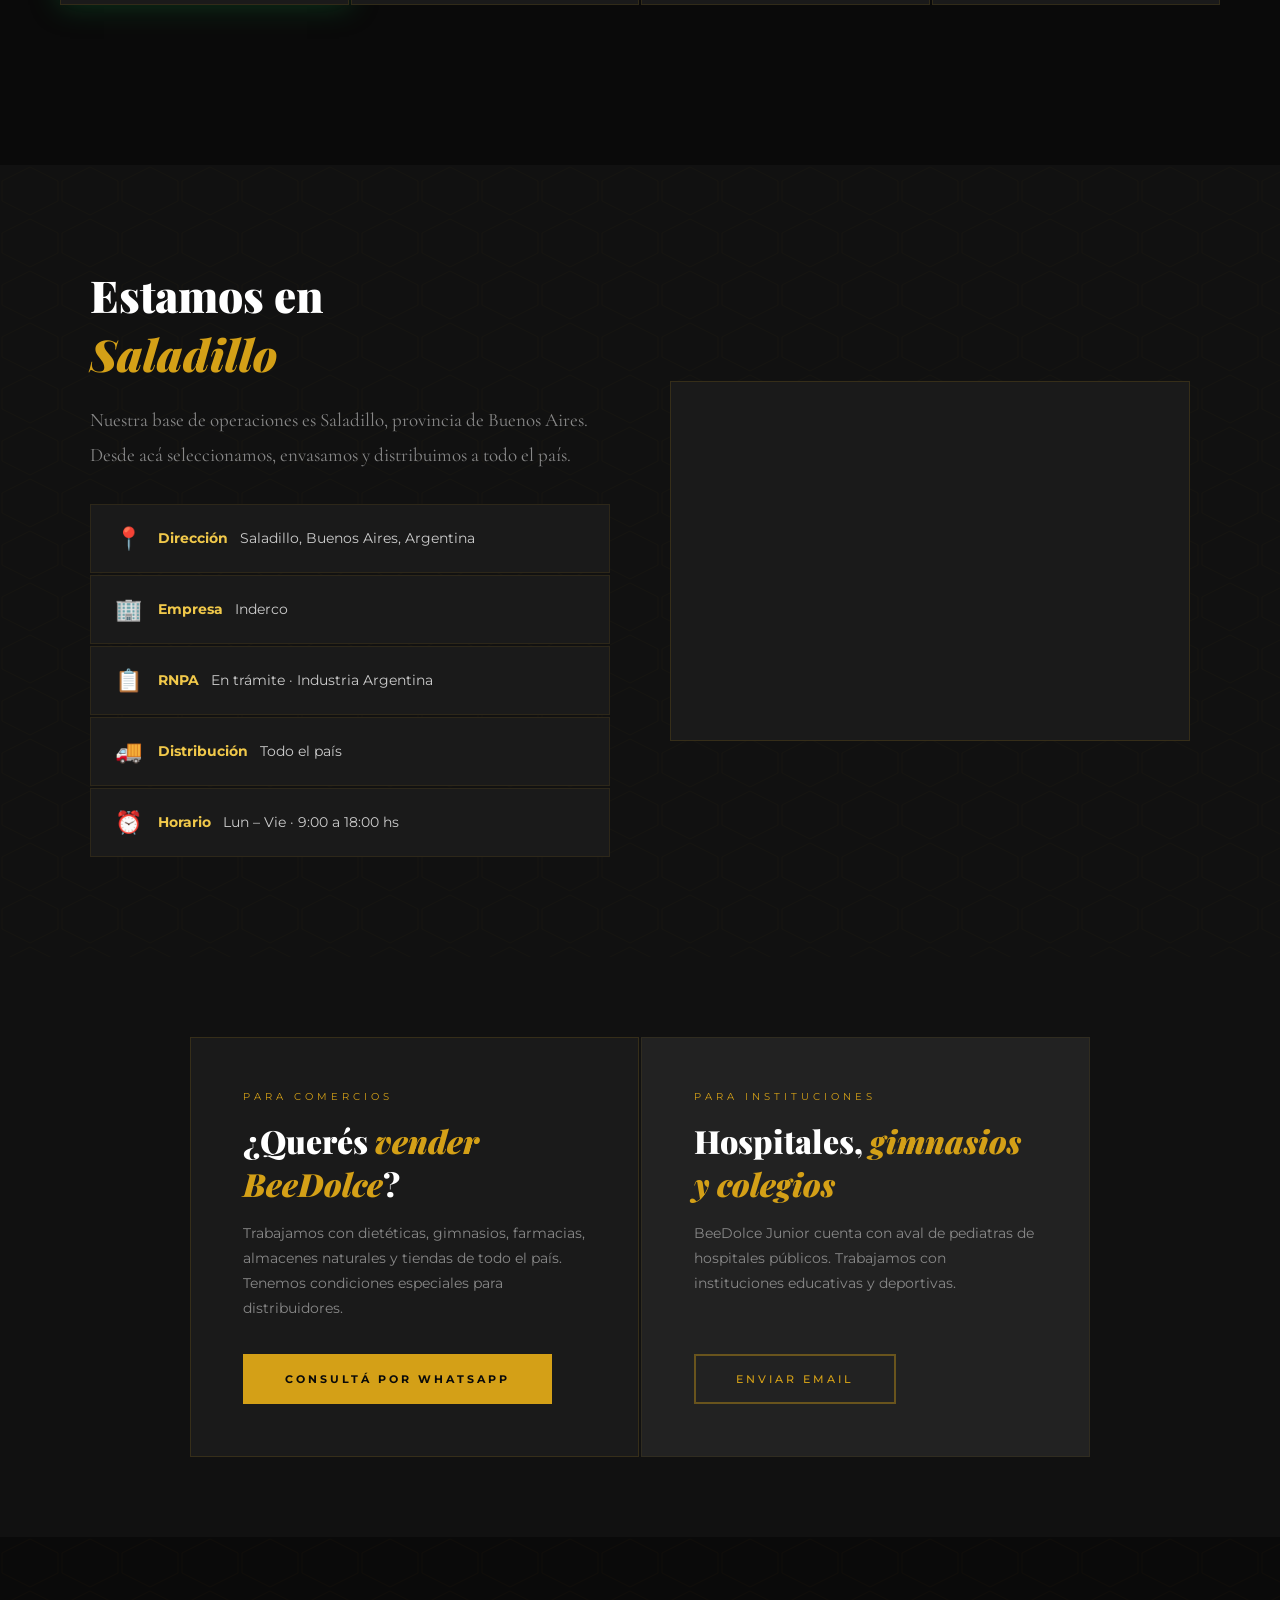
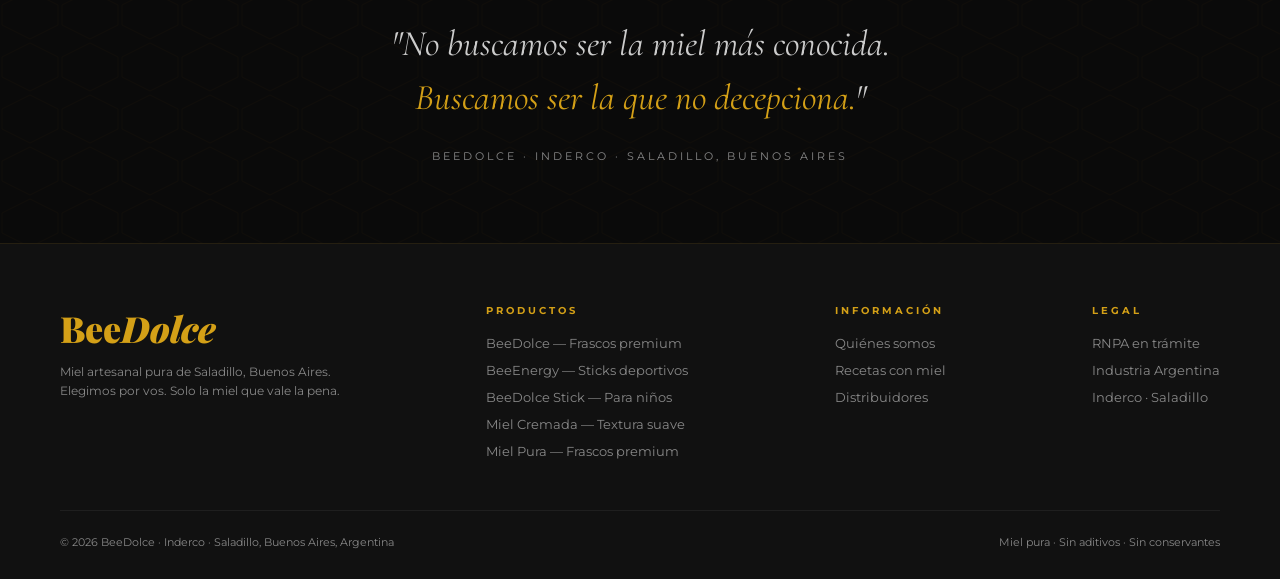
==== commit 02e9c16d: "v1" ====
--- a/contacto.html
+++ b/contacto.html
@@ -5,6 +5,7 @@
     <meta charset="UTF-8">
     <meta name="viewport" content="width=device-width, initial-scale=1.0">
     <title>Quiénes somos — BeeDolce</title>
+    <link rel="icon" type="image/png" href="img/logo.png">
 
     <link rel="stylesheet" href="beedolce.css">
     <style>
@@ -265,6 +266,7 @@
             align-items: center;
             justify-content: center;
             padding: 48px 32px;
+            min-height: 280px;
             text-decoration: none;
             border: 1px solid rgba(212, 160, 23, .12);
             background: var(--dark);
@@ -941,7 +943,7 @@
                 <ul>
                     <li><a href="index.html#productos">BeeDolce — Frascos premium</a></li>
                     <li><a href="index.html#productos">BeeEnergy — Sticks deportivos</a></li>
-                    <li><a href="index.html#productos">BeeJunior — Para niños</a></li>
+                    <li><a href="index.html#productos">BeeDolce Stick — Para niños</a></li>
                     <li><a href="index.html#productos">Miel Cremada — Textura suave</a></li>
                     <li><a href="index.html#productos">Miel Pura — Frascos premium</a></li>
                 </ul>
--- a/beedolce.css
+++ b/beedolce.css
@@ -147,6 +147,31 @@
   text-decoration: none; font-weight: 500; transition: all .25s;
 }
 .btn-outline:hover { border-color: var(--gold); background: rgba(212,160,23,.08); }
+.btn-whatsapp {
+  display: inline-flex; align-items: center; gap: 12px; margin-top: 20px;
+  padding: 16px 40px;
+  background: linear-gradient(135deg, #1a8c42 0%, #128C3E 60%, #0d6e30 100%);
+  color: #fff;
+  font-size: 11px; letter-spacing: 3px; text-transform: uppercase;
+  text-decoration: none; font-weight: 700;
+  border: 1px solid rgba(37,211,102,.35);
+  box-shadow: 0 0 28px rgba(18,140,62,.35), inset 0 1px 0 rgba(255,255,255,.08);
+  position: relative; overflow: hidden;
+  transition: all .35s ease;
+}
+.btn-whatsapp::before {
+  content: ''; position: absolute; inset: 0;
+  background: linear-gradient(135deg, rgba(255,255,255,.06) 0%, transparent 60%);
+  opacity: 0; transition: opacity .35s;
+}
+.btn-whatsapp:hover {
+  background: linear-gradient(135deg, #1faa50 0%, #17a348 60%, #128C3E 100%);
+  box-shadow: 0 0 48px rgba(18,140,62,.55), inset 0 1px 0 rgba(255,255,255,.12);
+  border-color: rgba(37,211,102,.6);
+  transform: translateY(-2px);
+}
+.btn-whatsapp:hover::before { opacity: 1; }
+.btn-whatsapp svg { flex-shrink: 0; filter: drop-shadow(0 0 6px rgba(37,211,102,.5)); }
 
 .hero-scroll {
   position:absolute; bottom:40px; left:50%; transform:translateX(-50%);
@@ -251,9 +276,9 @@
 .tab-btn.active { color:var(--gold); }
 .tab-btn.active::after { right:0; }
 .tab-btn:hover { color:var(--lgray); }
-.tab-btn.tab-jr { color: var(--green-ll); }
-.tab-btn.tab-jr::after { background: var(--green-l); }
-.tab-btn.tab-jr.active { color:var(--green-ll); }
+.tab-btn.tab-jr { color: var(--gold); }
+.tab-btn.tab-jr::after { background: var(--amber); }
+.tab-btn.tab-jr.active { color:var(--gold); }
 .tab-btn.tab-cream { color: #e8d5a3; }
 .tab-btn.tab-cream::after { background: #c8a96e; }
 .tab-btn.tab-cream.active { color: #f0dcb4; }
@@ -441,7 +466,7 @@
 
 /* ════════════ BEEDOLCE JUNIOR ════════════ */
 .jr-panel {
-  background: linear-gradient(to bottom, #0D1A0A, var(--black));
+  background: linear-gradient(to bottom, #1A1200, var(--black));
 }
 .jr-hero {
   padding:80px 60px;
@@ -453,32 +478,32 @@
 .jr-badge {
   display:inline-flex; align-items:center; gap:8px;
   font-size:9px; letter-spacing:4px; text-transform:uppercase;
-  color:var(--green-ll); border:1px solid rgba(100,200,60,.3);
+  color:var(--gold); border:1px solid rgba(212,160,23,.3);
   padding:6px 16px; margin-bottom:20px;
 }
 .jr-badge::before { content:'🐝'; font-size:12px; }
 
 .jr-product-title { color:var(--white); }
-.jr-product-title .green { color:var(--green-ll); font-style:italic; }
-.jr-product-sub { color:rgba(168,216,120,.6); }
+.jr-product-title .green { color:var(--gold); font-style:italic; }
+.jr-product-sub { color:rgba(212,160,23,.6); }
 
 .jr-stick-body {
   width:120px; border-radius:8px; overflow:hidden;
-  background: linear-gradient(135deg, #0D2205, #1A3A0A);
-  border:1px solid rgba(100,200,60,.4);
-  box-shadow: 0 0 60px rgba(74,128,41,.2);
+  background: linear-gradient(135deg, #1A1200, #2D1F00);
+  border:1px solid rgba(212,160,23,.4);
+  box-shadow: 0 0 60px rgba(212,160,23,.2);
 }
 .jr-stick-label { padding:20px 14px; display:flex; flex-direction:column; align-items:center; gap:6px; }
 .jr-stick-brand {
   font-family:'Playfair Display',serif;
   font-size:16px; font-weight:900; font-style:italic;
-  color:var(--green-ll); letter-spacing:1px;
+  color:var(--gold); letter-spacing:1px;
   text-align:center; line-height:1.2;
-  text-shadow:0 0 20px rgba(100,200,60,.4);
+  text-shadow:0 0 20px rgba(212,160,23,.4);
 }
 .jr-tag {
   font-size:9px; letter-spacing:2px; text-transform:uppercase;
-  padding:6px 14px; border:1px solid rgba(100,200,60,.3); color:var(--green-ll);
+  padding:6px 14px; border:1px solid rgba(212,160,23,.3); color:var(--gold);
 }
 
 /* Beeli mascot */
@@ -529,19 +554,19 @@
 .jr-features { display:flex; flex-direction:column; gap:12px; margin-top:8px; }
 .jr-feature {
   display:flex; align-items:flex-start; gap:14px;
-  background:rgba(74,128,41,.06); border:1px solid rgba(74,128,41,.15);
+  background:rgba(212,160,23,.06); border:1px solid rgba(212,160,23,.15);
   padding:16px 20px; transition: border-color .3s;
 }
-.jr-feature:hover { border-color:rgba(74,128,41,.4); }
+.jr-feature:hover { border-color:rgba(212,160,23,.4); }
 .jr-feature-icon { font-size:24px; flex-shrink:0; }
-.jr-feature-text h4 { font-size:13px; font-weight:600; color:var(--green-ll); margin-bottom:4px; }
+.jr-feature-text h4 { font-size:13px; font-weight:600; color:var(--gold); margin-bottom:4px; }
 .jr-feature-text p { font-size:12px; color:var(--gray); line-height:1.5; }
 
 .jr-nutrition { max-width:1200px; margin:0 auto; padding:0 60px 80px; }
 
 .jr-nut-note {
-  background:rgba(74,128,41,.08); border:1px solid rgba(74,128,41,.2);
-  padding:20px 24px; margin-bottom:24px; font-size:12px; color:var(--green-ll); line-height:1.6;
+  background:rgba(212,160,23,.08); border:1px solid rgba(212,160,23,.2);
+  padding:20px 24px; margin-bottom:24px; font-size:12px; color:var(--gold); line-height:1.6;
   display:flex; gap:12px; align-items:flex-start;
 }
 .jr-nut-note::before { content:'🌿'; font-size:20px; flex-shrink:0; }
@@ -550,23 +575,23 @@
 .jr-nut-grid { display:grid; grid-template-columns:1fr 1fr; gap:40px; }
 .jr-info-cards { display:flex; flex-direction:column; gap:16px; }
 .jr-info-card {
-  background:rgba(74,128,41,.06); border:1px solid rgba(74,128,41,.15);
+  background:rgba(212,160,23,.06); border:1px solid rgba(212,160,23,.15);
   padding:24px; transition: border-color .3s;
 }
-.jr-info-card:hover { border-color:rgba(74,128,41,.4); }
+.jr-info-card:hover { border-color:rgba(212,160,23,.4); }
 .jr-info-card h4 {
   font-size:10px; letter-spacing:3px; text-transform:uppercase;
-  color:var(--green-ll); margin-bottom:10px;
+  color:var(--gold); margin-bottom:10px;
 }
 .jr-info-card p, .jr-info-card li {
   font-size:13px; line-height:1.7; color:var(--lgray);
 }
 .jr-info-card ul { list-style:none; }
 .jr-info-card ul li { padding:4px 0; padding-left:16px; position:relative; }
-.jr-info-card ul li::before { content:'✓'; position:absolute; left:0; color:var(--green-ll); font-size:11px; }
-
-.jr-nut-table tbody tr.main-row td:nth-child(2) { color:var(--green-ll); }
-.jr-nut-table thead th { color:var(--green-ll); border-bottom-color:rgba(100,200,60,.3); }
+.jr-info-card ul li::before { content:'✓'; position:absolute; left:0; color:var(--gold); font-size:11px; }
+
+.jr-nut-table tbody tr.main-row td:nth-child(2) { color:var(--gold); }
+.jr-nut-table thead th { color:var(--gold); border-bottom-color:rgba(212,160,23,.3); }
 
 /* ════════════ TESTIMONIAL / PHILOSOPHY ════════════ */
 .philosophy {
@@ -689,8 +714,8 @@
 .drip:nth-child(3) { left:70%; height:12px; }
 .drip:nth-child(4) { left:85%; height:18px; }
 
-/* Green drip for Jr */
+/* Gold drip for Jr */
 .drip-bar.green-drip {
-  background:linear-gradient(90deg,transparent,var(--green-l),var(--green),transparent);
-}
-.drip-bar.green-drip .drip { background:linear-gradient(to bottom,var(--green-l),transparent); }
+  background:linear-gradient(90deg,transparent,var(--amber),var(--gold),transparent);
+}
+.drip-bar.green-drip .drip { background:linear-gradient(to bottom,var(--amber),transparent); }
